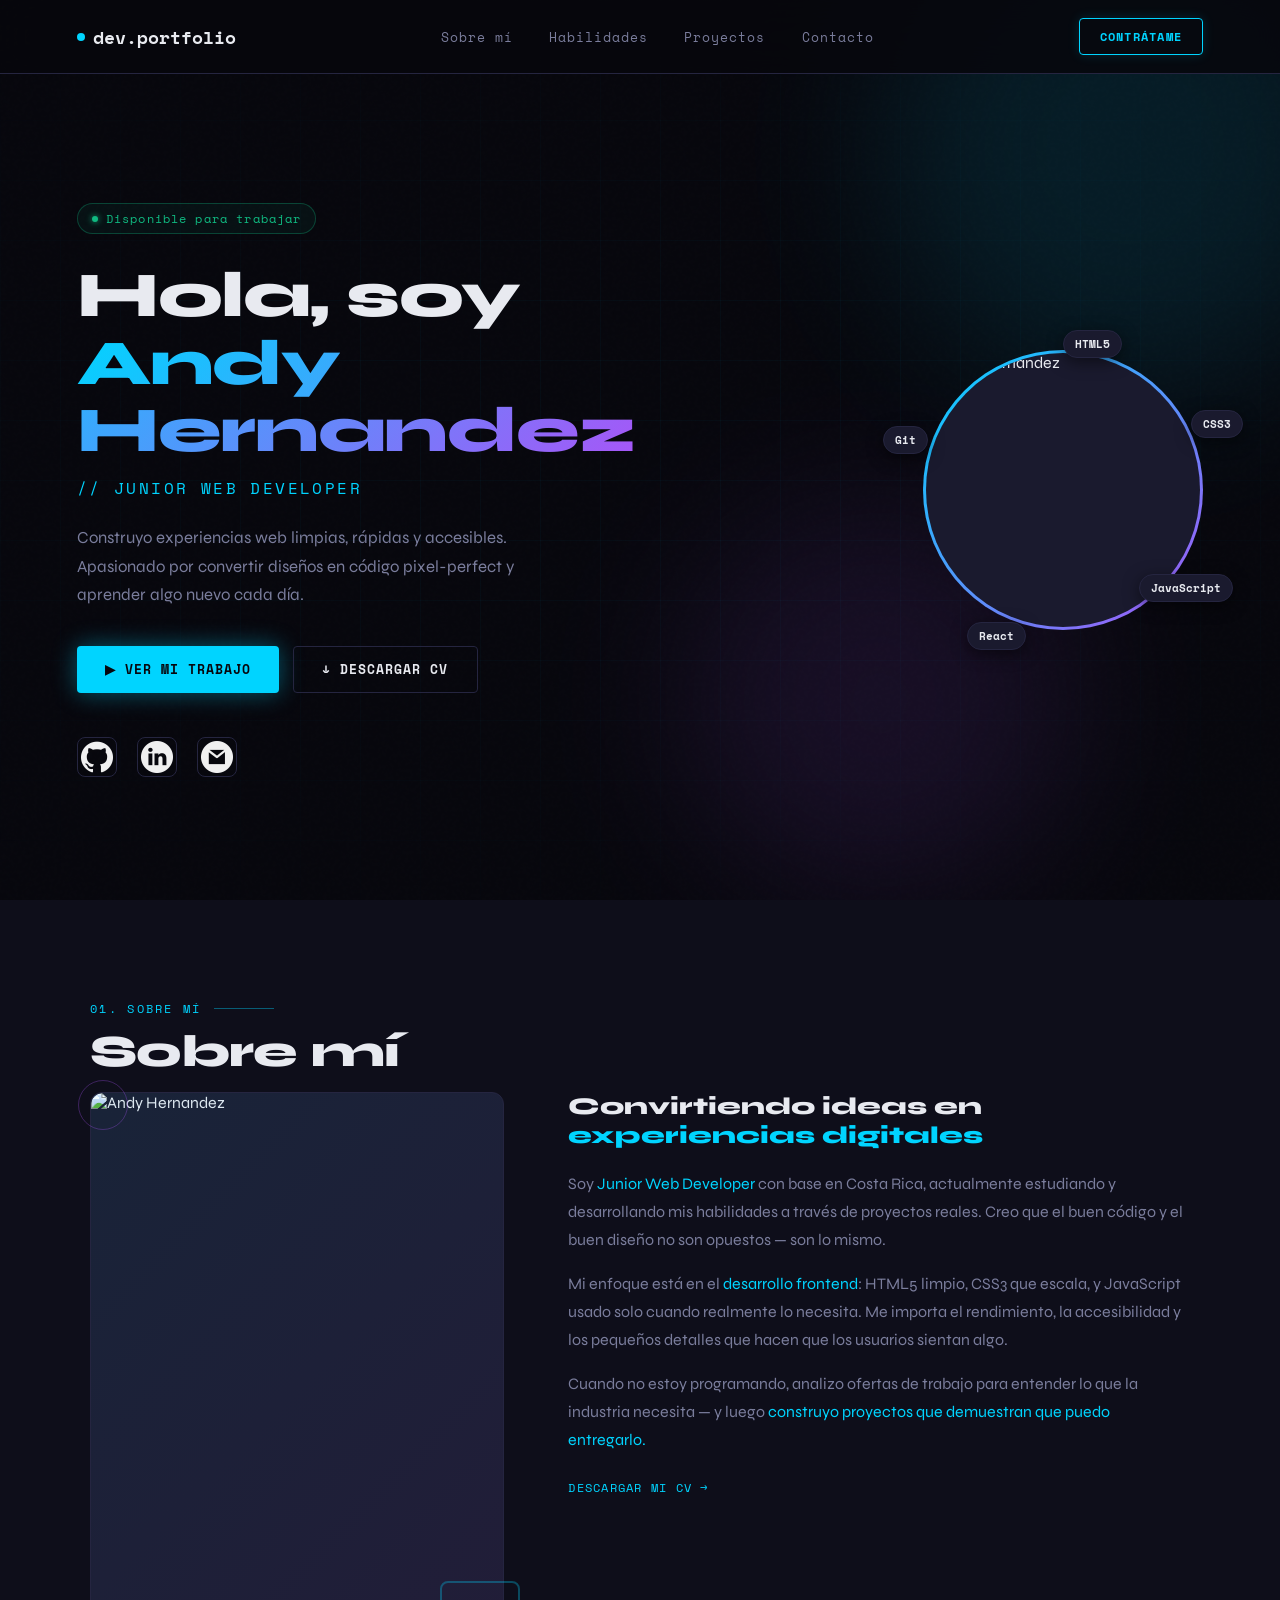
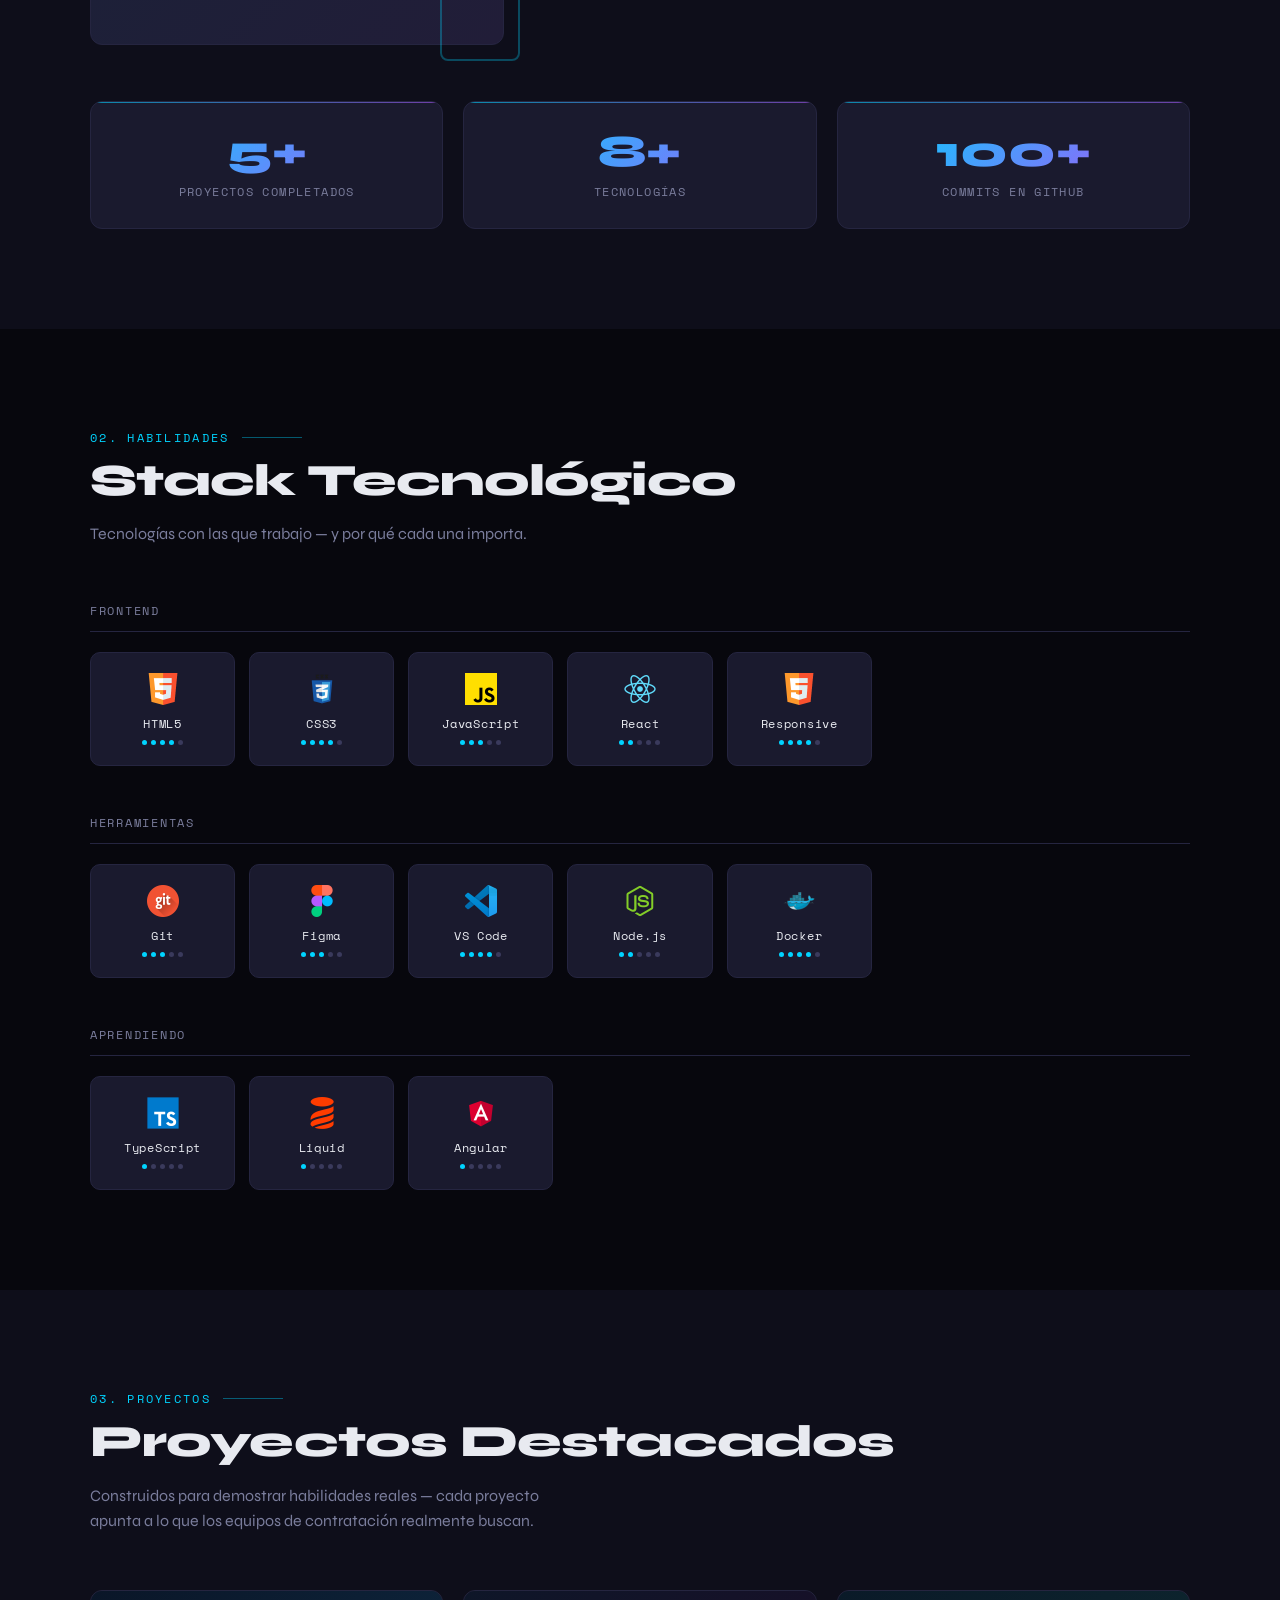
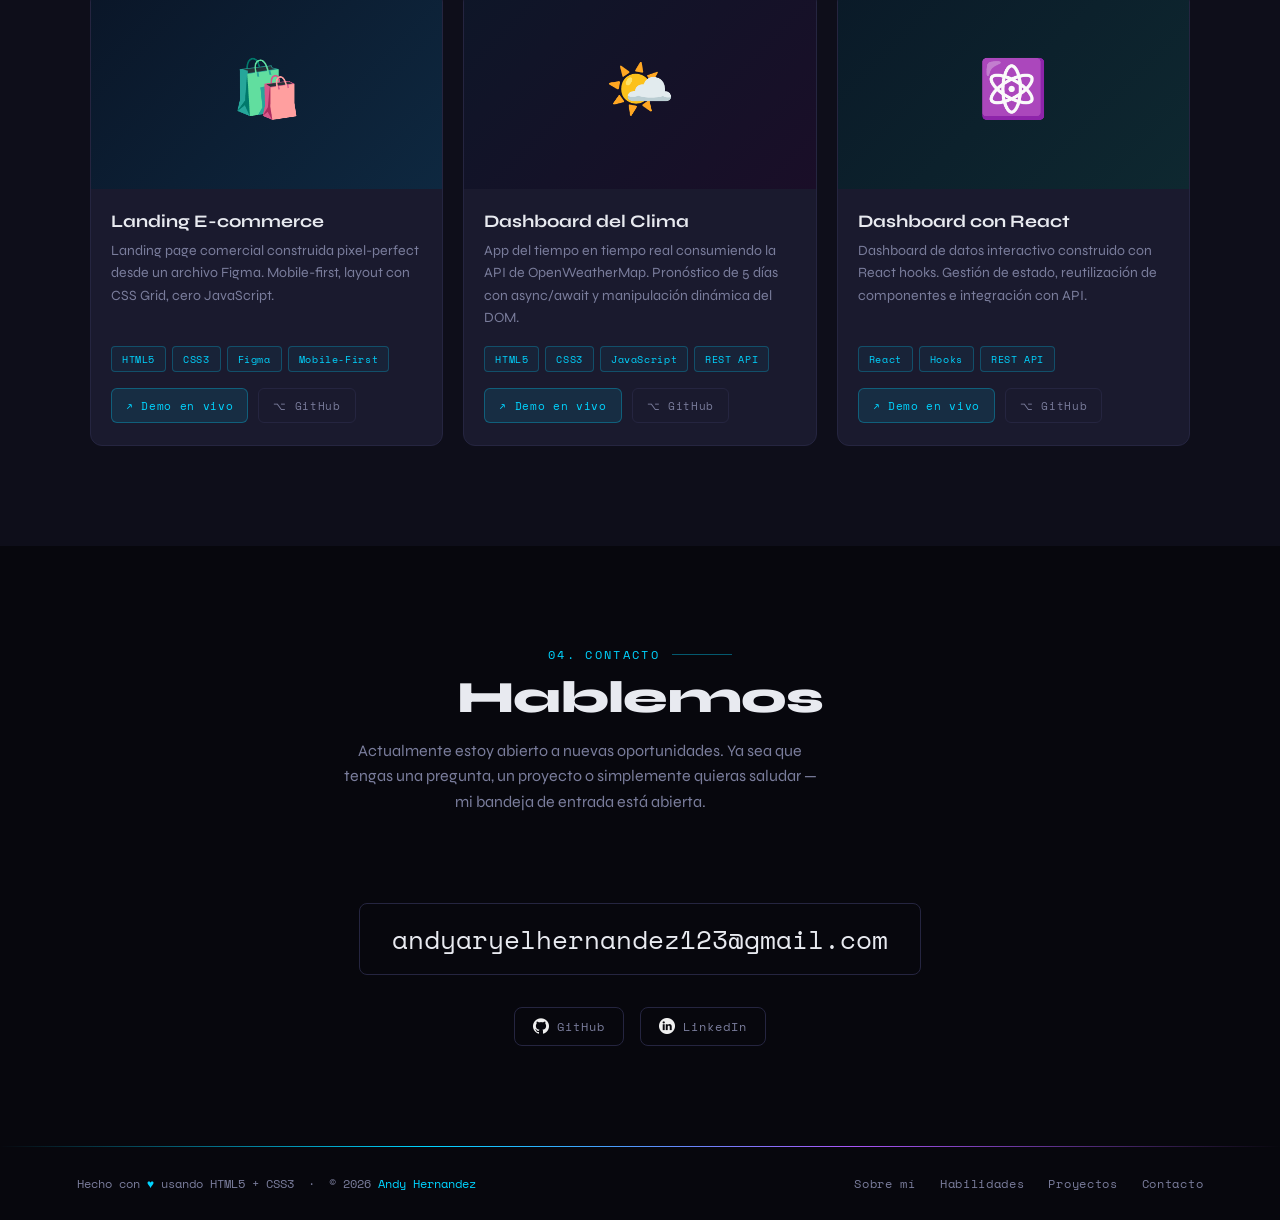
==== index.html @ b9d88ad0 "update index" ====
<!DOCTYPE html>
<html lang="es">
<head>
  <meta charset="UTF-8" >
  <meta name="viewport" content="width=device-width, initial-scale=1.0" >
  <title>Dev Portfolio — Junior Web Developer</title>
  <link rel="preconnect" href="https://fonts.googleapis.com" >
  <link rel="preconnect" href="https://fonts.gstatic.com" crossorigin >
  <link href="https://fonts.googleapis.com/css2?family=Space+Mono:wght@400;700&family=Syne:wght@400;600;700;800&display=swap" rel="stylesheet" >
  <link rel="stylesheet" href="css/styles.css" >
  <link rel="stylesheet" href="css/responsive.css" >
  <link rel="stylesheet" href="css/components.css" >
</head>
<body>

  <!-- NAVBAR -->
  <nav>
        <a href="#hero" class="nav-logo"><span class="nav-dot"></span>dev.portfolio</a>
        <ul class="nav-links">
            <li><a href="#about">Sobre mí</a></li>
            <li><a href="#skills">Habilidades</a></li>
            <li><a href="#projects">Proyectos</a></li>
            <li><a href="#contact">Contacto</a></li>
        </ul>
        <a href="mailto:andyaryelhernandez123@gmail.com" class="nav-cta">Contrátame</a>

        <input type="checkbox" id="nav-toggle">
        <label class="hamburger" for="nav-toggle">
            <span></span><span></span><span></span>
        </label>
        <div class="mobile-menu">
            <a href="#about" onclick="document.getElementById('nav-toggle').checked=false">Sobre mí</a>
            <a href="#skills" onclick="document.getElementById('nav-toggle').checked=false">Habilidades</a>
            <a href="#projects" onclick="document.getElementById('nav-toggle').checked=false">Proyectos</a>
            <a href="#contact" onclick="document.getElementById('nav-toggle').checked=false">Contacto</a>
            <a href="mailto:andyaryelhernandez123@gmail.com" class="mobile-hire">Contrátame ↗</a>
        </div>

    </nav>

  <section id="hero">
    <div class="grid-bg"></div>
    <div class="blob blob-1"></div>
    <div class="blob blob-2"></div>
    <div class="hero-inner">
      <div class="hero-left">
        <div class="avail-badge">Disponible para trabajar</div>
        <h1 class="hero-h1">Hola, soy <em>Andy Hernandez</em></h1>
        <p class="hero-role">// Junior Web Developer</p>
        <p class="hero-desc">
          Construyo experiencias web limpias, rápidas y accesibles.
          Apasionado por convertir diseños en código pixel-perfect
          y aprender algo nuevo cada día.
        </p>
        <div class="hero-btns">
          <a href="#projects" class="btn-primary">▶ Ver mi trabajo</a>
          <a href="#" class="btn-outline">↓ Descargar CV</a>
        </div>
        <div class="hero-socials">
          <a href="https://github.com/AryelHR" target="_blank" title="GitHub">
            <img src="assets/icons/github1.png" alt="GitHub" width="32" height="32" >
          </a>
          <a href="https://www.linkedin.com/in/andy-hernández-b889513b4/" target="_blank" title="LinkedIn">
            <img src="assets/icons/linkedin1.png" alt="LinkedIn" width="32" height="32" >
          </a>
          <a href="mailto:andyaryelhernandez123@gmail.com" title="Email">
            <img src="assets/icons/gmail1.png" alt="Email" width="32" height="32" >
          </a>
        </div>
      </div>
      <div class="hero-photo-wrap">
        <div class="hero-photo-ring">
          <div class="hero-photo-inner">
            <img src="/assets/icons/github.png" alt="Andy Hernandez" >
          </div>
        </div>
        <div class="tech-badges">
          <span class="tech-badge">HTML5</span>
          <span class="tech-badge">CSS3</span>
          <span class="tech-badge">JavaScript</span>
          <span class="tech-badge">React</span>
          <span class="tech-badge">Git</span>
        </div>
      </div>
    </div>
  </section>

  <section id="about">
    <div class="section-inner">
      <p class="section-label">01. Sobre mí</p>
      <h2 class="section-title">Sobre mí</h2>
      <div class="about-grid">
        <div class="about-photo-wrap">
          <div class="about-photo">
            <img src="/assets/icons/github.png" alt="Andy Hernandez" >
          </div>
          <div class="about-photo-deco"></div>
          <div class="about-photo-deco2"></div>
        </div>
        <div class="about-text">
          <h3>Convirtiendo ideas en <em class="highlight">experiencias digitales</em></h3>
          <p>Soy <span>Junior Web Developer</span> con base en Costa Rica, actualmente estudiando y desarrollando mis habilidades a través de proyectos reales. Creo que el buen código y el buen diseño no son opuestos — son lo mismo.</p>
          <p>Mi enfoque está en el <span>desarrollo frontend</span>: HTML5 limpio, CSS3 que escala, y JavaScript usado solo cuando realmente lo necesita. Me importa el rendimiento, la accesibilidad y los pequeños detalles que hacen que los usuarios sientan algo.</p>
          <p>Cuando no estoy programando, analizo ofertas de trabajo para entender lo que la industria necesita — y luego <span>construyo proyectos que demuestran que puedo entregarlo.</span></p>
          <a href="#" class="about-link">Descargar mi CV →</a>
        </div>
      </div>
      <div class="stats-row">
        <div class="stat-card">
          <div class="stat-num">5+</div>
          <div class="stat-label">Proyectos completados</div>
        </div>
        <div class="stat-card">
          <div class="stat-num">8+</div>
          <div class="stat-label">Tecnologías</div>
        </div>
        <div class="stat-card">
          <div class="stat-num">100+</div>
          <div class="stat-label">Commits en GitHub</div>
        </div>
      </div>
    </div>
  </section>

  <section id="skills">
    <div class="section-inner">
      <p class="section-label">02. Habilidades</p>
      <h2 class="section-title">Stack Tecnológico</h2>
      <p class="section-sub">Tecnologías con las que trabajo — y por qué cada una importa.</p>
      <div class="skills-categories">

        <div>
          <p class="skills-cat-label">Frontend</p>
          <div class="skills-grid">
            <div class="skill-card">
              <div class="skill-icon">
                <img src="assets/icons/html5.png" alt="HTML5" width="32" height="32" >
              </div>
              <div class="skill-name">HTML5</div>
              <div class="skill-dots"><span class="on"></span><span class="on"></span><span class="on"></span><span class="on"></span><span></span></div>
            </div>
            <div class="skill-card">
              <div class="skill-icon">
                <img src="assets/icons/css3.png" alt="CSS3" width="32" height="32" >
              </div>
              <div class="skill-name">CSS3</div>
              <div class="skill-dots"><span class="on"></span><span class="on"></span><span class="on"></span><span class="on"></span><span></span></div>
            </div>
            <div class="skill-card">
              <div class="skill-icon">
                <img src="assets/icons/js.png" alt="JavaScript" width="32" height="32" >
              </div>
              <div class="skill-name">JavaScript</div>
              <div class="skill-dots"><span class="on"></span><span class="on"></span><span class="on"></span><span></span><span></span></div>
            </div>
            <div class="skill-card">
              <div class="skill-icon">
                <img src="assets/icons/React.png" alt="React" width="32" height="32" >
              </div>
              <div class="skill-name">React</div>
              <div class="skill-dots"><span class="on"></span><span class="on"></span><span></span><span></span><span></span></div>
            </div>
            <div class="skill-card">
              <div class="skill-icon">
                <img src="assets/icons/html5.png" alt="Responsive" width="32" height="32" >
              </div>
              <div class="skill-name">Responsive</div>
              <div class="skill-dots"><span class="on"></span><span class="on"></span><span class="on"></span><span class="on"></span><span></span></div>
            </div>
          </div>
        </div>

        <div>
          <p class="skills-cat-label">Herramientas</p>
          <div class="skills-grid">
            <div class="skill-card">
              <div class="skill-icon">
                <img src="assets/icons/git.png" alt="Git" width="32" height="32" >
              </div>
              <div class="skill-name">Git</div>
              <div class="skill-dots"><span class="on"></span><span class="on"></span><span class="on"></span><span></span><span></span></div>
            </div>
            <div class="skill-card">
              <div class="skill-icon">
                <img src="assets/icons/figma.png" alt="Figma" width="32" height="32" >
              </div>
              <div class="skill-name">Figma</div>
              <div class="skill-dots"><span class="on"></span><span class="on"></span><span class="on"></span><span></span><span></span></div>
            </div>
            <div class="skill-card">
              <div class="skill-icon">
                <img src="assets/icons/Visual Studio Code (VS Code).png" alt="VS Code" width="32" height="32" >
              </div>
              <div class="skill-name">VS Code</div>
              <div class="skill-dots"><span class="on"></span><span class="on"></span><span class="on"></span><span class="on"></span><span></span></div>
            </div>
            <div class="skill-card">
              <div class="skill-icon">
                <img src="assets/icons/Node.js.png" alt="Node.js" width="32" height="32" >
              </div>
              <div class="skill-name">Node.js</div>
              <div class="skill-dots"><span class="on"></span><span class="on"></span><span></span><span></span><span></span></div>
            </div>
            <div class="skill-card">
              <div class="skill-icon">
                <img src="assets/icons/Docker.png" alt="Docker" width="32" height="32" >
              </div>
              <div class="skill-name">Docker</div>
              <div class="skill-dots"><span class="on"></span><span class="on"></span><span class="on"></span><span class="on"></span><span></span></div>
            </div>
          </div>
        </div>

        <div>
          <p class="skills-cat-label">Aprendiendo</p>
          <div class="skills-grid">
            <div class="skill-card">
              <div class="skill-icon">
                <img src="assets/icons/TypeScript.png" alt="TypeScript" width="32" height="32" >
              </div>
              <div class="skill-name">TypeScript</div>
              <div class="skill-dots"><span class="on"></span><span></span><span></span><span></span><span></span></div>
            </div>
            <div class="skill-card">
              <div class="skill-icon">
                <img src="assets/icons/Liquibase.png" alt="Liquid" width="32" height="32" >
              </div>
              <div class="skill-name">Liquid</div>
              <div class="skill-dots"><span class="on"></span><span></span><span></span><span></span><span></span></div>
            </div>
            <div class="skill-card">
              <div class="skill-icon">
                <img src="assets/icons/Angular.png" alt="Angular" width="32" height="32" >
              </div>
              <div class="skill-name">Angular</div>
              <div class="skill-dots"><span class="on"></span><span></span><span></span><span></span><span></span></div>
            </div>
          </div>
        </div>

      </div>
    </div>
  </section>

  <section id="projects">
    <div class="section-inner">
      <p class="section-label">03. Proyectos</p>
      <h2 class="section-title">Proyectos Destacados</h2>
      <p class="section-sub">Construidos para demostrar habilidades reales — cada proyecto apunta a lo que los equipos de contratación realmente buscan.</p>
      <div class="projects-grid">

        <div class="project-card">
          <div class="project-thumb">
            <div class="project-thumb-inner thumb-ecommerce">🛍️</div>
          </div>
          <div class="project-body">
            <h3 class="project-title">Landing E-commerce</h3>
            <p class="project-desc">Landing page comercial construida pixel-perfect desde un archivo Figma. Mobile-first, layout con CSS Grid, cero JavaScript.</p>
            <div class="project-tags">
              <span class="tag">HTML5</span><span class="tag">CSS3</span><span class="tag">Figma</span><span class="tag">Mobile-First</span>
            </div>
            <div class="project-links">
              <a href="#" class="proj-btn demo">↗ Demo en vivo</a>
              <a href="#" class="proj-btn code">⌥ GitHub</a>
            </div>
          </div>
        </div>

        <div class="project-card">
          <div class="project-thumb">
            <div class="project-thumb-inner thumb-weather">🌤️</div>
          </div>
          <div class="project-body">
            <h3 class="project-title">Dashboard del Clima</h3>
            <p class="project-desc">App del tiempo en tiempo real consumiendo la API de OpenWeatherMap. Pronóstico de 5 días con async/await y manipulación dinámica del DOM.</p>
            <div class="project-tags">
              <span class="tag">HTML5</span><span class="tag">CSS3</span><span class="tag">JavaScript</span><span class="tag">REST API</span>
            </div>
            <div class="project-links">
              <a href="#" class="proj-btn demo">↗ Demo en vivo</a>
              <a href="#" class="proj-btn code">⌥ GitHub</a>
            </div>
          </div>
        </div>

        <div class="project-card">
          <div class="project-thumb">
            <div class="project-thumb-inner thumb-react">⚛️</div>
          </div>
          <div class="project-body">
            <h3 class="project-title">Dashboard con React</h3>
            <p class="project-desc">Dashboard de datos interactivo construido con React hooks. Gestión de estado, reutilización de componentes e integración con API.</p>
            <div class="project-tags">
              <span class="tag">React</span><span class="tag">Hooks</span><span class="tag">REST API</span>
            </div>
            <div class="project-links">
              <a href="#" class="proj-btn demo">↗ Demo en vivo</a>
              <a href="#" class="proj-btn code">⌥ GitHub</a>
            </div>
          </div>
        </div>

      </div>
    </div>
  </section>

  <section id="contact">
    <div class="section-inner">
      <p class="section-label contact-label">04. Contacto</p>
      <div class="contact-inner">
        <h2 class="section-title">Hablemos</h2>
        <p class="section-sub">
          Actualmente estoy abierto a nuevas oportunidades. Ya sea que tengas una pregunta, un proyecto o simplemente quieras saludar — mi bandeja de entrada está abierta.
        </p>
        <a href="mailto:andyaryelhernandez123@gmail.com" class="contact-email">andyaryelhernandez123@gmail.com</a>
        <div class="contact-socials">
          <a href="https://github.com/AryelHR" target="_blank">
            <img src="assets/icons/github1.png" alt="GitHub" width="16" height="16" >
            GitHub
          </a>
          <a href="https://www.linkedin.com/in/andy-hernández-b889513b4/" target="_blank">
            <img src="assets/icons/linkedin1.png" alt="LinkedIn" width="16" height="16" >
            LinkedIn
          </a>
        </div>
      </div>
    </div>
  </section>

  <footer>
    <div class="footer-left">Hecho con <span>♥</span> usando HTML5 + CSS3 &nbsp;·&nbsp; © 2026 <span>Andy Hernandez</span></div>
    <div class="footer-right">
      <a href="#about">Sobre mí</a>
      <a href="#skills">Habilidades</a>
      <a href="#projects">Proyectos</a>
      <a href="#contact">Contacto</a>
    </div>
  </footer>

</body>
</html>
---- css/styles.css ----
*,
*::before,
*::after {
  box-sizing: border-box;
  margin: 0;
  padding: 0;
}

:root {
  --bg: #07070d;
  --bg2: #0e0e1a;
  --surface: #1a1a2e;
  --border: #252540;
  --cyan: #00d4ff;
  --cyan2: #00a8cc;
  --purple: #a855f7;
  --green: #10b981;
  --text: #e8eaf0;
  --muted: #7a7d9c;
  --faint: #3a3a5c;
  --grad: linear-gradient(135deg, #00d4ff, #a855f7);
}

html {
  scroll-behavior: smooth;
}
body {
  background: var(--bg);
  color: var(--text);
  font-family: "Syne", sans-serif;
  overflow-x: hidden;
}

::-webkit-scrollbar {
  width: 4px;
}
::-webkit-scrollbar-track {
  background: var(--bg);
}
::-webkit-scrollbar-thumb {
  background: var(--cyan2);
  border-radius: 2px;
}

body::before {
  content: "";
  position: fixed;
  inset: 0;
  pointer-events: none;
  z-index: 1;
  opacity: 0.35;
  background-image: url("data:image/svg+xml,%3Csvg viewBox='0 0 256 256' xmlns='http://www.w3.org/2000/svg'%3E%3Cfilter id='n'%3E%3CfeTurbulence type='fractalNoise' baseFrequency='0.9' numOctaves='4' stitchTiles='stitch'/%3E%3C/filter%3E%3Crect width='100%25' height='100%25' filter='url(%23n)' opacity='0.04'/%3E%3C/svg%3E");
}

/* ANIMACIONES */
@keyframes fadeUp {
  from {
    opacity: 0;
    transform: translateY(20px);
  }
  to {
    opacity: 1;
    transform: none;
  }
}
@keyframes pulse {
  0%,
  100% {
    box-shadow: 0 0 8px #00d4ff;
  }
  50% {
    box-shadow:
      0 0 20px #00d4ff,
      0 0 40px rgba(0, 212, 255, 0.3);
  }
}
@keyframes glowCycle {
  0%,
  100% {
    box-shadow:
      0 0 40px rgba(0, 212, 255, 0.3),
      0 0 80px rgba(168, 85, 247, 0.1);
  }
  50% {
    box-shadow:
      0 0 60px rgba(168, 85, 247, 0.4),
      0 0 80px rgba(0, 212, 255, 0.1);
  }
}
@keyframes float0 {
  0%,
  100% {
    transform: translateX(-50%) translateY(0);
  }
  50% {
    transform: translateX(-50%) translateY(-8px);
  }
}
@keyframes float {
  0%,
  100% {
    transform: translateY(0);
  }
  50% {
    transform: translateY(-8px);
  }
}

/* NAVBAR */
nav {
  position: fixed;
  top: 0;
  left: 0;
  right: 0;
  z-index: 100;
  display: flex;
  align-items: center;
  justify-content: space-between;
  padding: 18px 6vw;
  backdrop-filter: blur(20px);
  background: rgba(7, 7, 13, 0.88);
  border-bottom: 1px solid var(--border);
}
.nav-logo {
  font-family: "Space Mono", monospace;
  font-size: 1.1rem;
  font-weight: 700;
  color: var(--text);
  text-decoration: none;
  display: flex;
  align-items: center;
  gap: 8px;
}
.nav-dot {
  display: inline-block;
  width: 8px;
  height: 8px;
  background: var(--cyan);
  border-radius: 50%;
  animation: pulse 2s infinite;
}
.nav-links {
  display: flex;
  align-items: center;
  gap: 36px;
  list-style: none;
}
.nav-links a {
  font-family: "Space Mono", monospace;
  font-size: 0.8rem;
  color: var(--muted);
  text-decoration: none;
  letter-spacing: 0.08em;
  transition: color 0.2s;
  position: relative;
}
.nav-links a::after {
  content: "";
  position: absolute;
  bottom: -4px;
  left: 0;
  width: 0;
  height: 1px;
  background: var(--cyan);
  transition: width 0.3s;
}
.nav-links a:hover {
  color: var(--cyan);
}
.nav-links a:hover::after {
  width: 100%;
}
.nav-cta {
  font-family: "Space Mono", monospace;
  font-size: 0.78rem;
  font-weight: 700;
  color: var(--cyan);
  text-decoration: none;
  border: 1px solid var(--cyan);
  padding: 8px 20px;
  border-radius: 4px;
  letter-spacing: 0.1em;
  text-transform: uppercase;
  transition: all 0.3s;
  box-shadow: 0 0 12px rgba(0, 212, 255, 0.15);
}
.nav-cta:hover {
  background: rgba(0, 212, 255, 0.1);
  box-shadow: 0 0 24px rgba(0, 212, 255, 0.35);
  transform: translateY(-1px);
}

/* HAMBURGER */
#nav-toggle {
  display: none;
}

.hamburger {
  display: none;
  flex-direction: column;
  gap: 5px;
  cursor: pointer;
  padding: 4px;
  z-index: 200;
  position: relative;
}

.hamburger span {
  display: block;
  width: 24px;
  height: 2px;
  background: #e8eaf0;
  transition: all 0.3s;
  border-radius: 2px;
}

/* Animación X */
#nav-toggle:checked ~ .hamburger span:nth-child(1) {
  transform: rotate(45deg) translate(5px, 5px);
}
#nav-toggle:checked ~ .hamburger span:nth-child(2) {
  opacity: 0;
  transform: scaleX(0);
}
#nav-toggle:checked ~ .hamburger span:nth-child(3) {
  transform: rotate(-45deg) translate(5px, -5px);
}

/* Menú cerrado */
.mobile-menu {
  display: none;
  position: fixed;
  top: 0;
  left: 0;
  width: 100vw;
  height: 100vh;
  background: #07070d;
  z-index: 150;
  flex-direction: column;
  align-items: stretch;
  justify-content: center;
  padding: 80px 32px 40px;
  /* Sin backdrop-filter ni rgba — fondo sólido */
}

/* Menú abierto */
#nav-toggle:checked ~ .mobile-menu {
  display: flex;
}

.mobile-menu a {
  font-family: "Space Mono", monospace;
  font-size: 0.9rem;
  color: #e8eaf0;
  text-decoration: none;
  letter-spacing: 0.12em;
  padding: 20px 16px;
  border-bottom: 1px solid rgba(255, 255, 255, 0.08);
  transition: color 0.2s, background 0.2s;
  display: block;
}

.mobile-menu a:first-child {
  border-top: 1px solid rgba(255, 255, 255, 0.08);
}

.mobile-menu a:hover,
.mobile-menu a:active {
  color: #00d4ff;
  background: rgba(0, 212, 255, 0.05);
}

.mobile-hire {
  color: #00d4ff !important;
  border-top: none !important;
  border-bottom: none !important;
  margin-top: 20px;
  text-align: center;
  font-weight: 700;
}

@media (max-width: 768px) {
  .hamburger {
    display: flex;
  }
}

/* SECCIONES — base */
section {
  padding: 100px 6vw;
  position: relative;
}
.section-inner {
  max-width: 1100px;
  margin: 0 auto;
}
.section-label {
  font-family: "Space Mono", monospace;
  font-size: 0.72rem;
  letter-spacing: 0.2em;
  text-transform: uppercase;
  color: var(--cyan);
  margin-bottom: 10px;
  display: flex;
  align-items: center;
  gap: 12px;
}
.section-label::after {
  content: "";
  flex: 1;
  max-width: 60px;
  height: 1px;
  background: var(--cyan);
  opacity: 0.4;
}
.section-title {
  font-size: clamp(1.8rem, 3.5vw, 2.8rem);
  font-weight: 800;
  line-height: 1.1;
  letter-spacing: -0.02em;
  margin-bottom: 16px;
}
.section-sub {
  font-size: 1rem;
  color: var(--muted);
  line-height: 1.6;
  max-width: 480px;
  margin-bottom: 56px;
}

/* HERO */
#hero {
  position: relative;
  min-height: 100vh;
  display: flex;
  align-items: center;
  padding: 0 6vw;
  overflow: hidden;
}
.grid-bg {
  position: absolute;
  inset: 0;
  z-index: 0;
  background-image:
    linear-gradient(rgba(0, 212, 255, 0.03) 1px, transparent 1px),
    linear-gradient(90deg, rgba(0, 212, 255, 0.03) 1px, transparent 1px);
  background-size: 60px 60px;
  mask-image: radial-gradient(
    ellipse 80% 60% at 50% 50%,
    black 30%,
    transparent 100%
  );
}
.blob {
  position: absolute;
  border-radius: 50%;
  filter: blur(80px);
  opacity: 0.1;
  pointer-events: none;
}
.blob-1 {
  width: 500px;
  height: 500px;
  background: var(--cyan);
  top: -100px;
  right: -100px;
  z-index: 0;
}
.blob-2 {
  width: 400px;
  height: 400px;
  background: var(--purple);
  bottom: 0;
  right: 200px;
  z-index: 0;
}
.hero-inner {
  position: relative;
  z-index: 2;
  display: grid;
  grid-template-columns: 1fr auto;
  gap: 60px;
  align-items: center;
  width: 100%;
  max-width: 1200px;
  margin: 0 auto;
  padding-top: 80px;
}
.hero-left {
  max-width: 640px;
}
.avail-badge {
  display: inline-flex;
  align-items: center;
  gap: 8px;
  border: 1px solid rgba(16, 185, 129, 0.3);
  background: rgba(16, 185, 129, 0.06);
  color: var(--green);
  font-family: "Space Mono", monospace;
  font-size: 0.72rem;
  letter-spacing: 0.1em;
  padding: 6px 14px;
  border-radius: 100px;
  margin-bottom: 28px;
  animation: fadeUp 0.6s 0.2s both;
}
.avail-badge::before {
  content: "";
  width: 6px;
  height: 6px;
  background: var(--green);
  border-radius: 50%;
  box-shadow: 0 0 6px var(--green);
  animation: pulse 2s infinite;
}
.hero-h1 {
  font-size: clamp(2.4rem, 5vw, 4.2rem);
  font-weight: 800;
  line-height: 1.05;
  letter-spacing: -0.02em;
  color: var(--text);
  margin-bottom: 12px;
  animation: fadeUp 0.6s 0.35s both;
}
.hero-h1 em {
  font-style: normal;
  background: var(--grad);
  -webkit-background-clip: text;
  -webkit-text-fill-color: transparent;
  background-clip: text;
}
.hero-role {
  font-family: "Space Mono", monospace;
  font-size: clamp(0.85rem, 1.5vw, 1rem);
  color: var(--cyan);
  letter-spacing: 0.15em;
  text-transform: uppercase;
  margin-bottom: 24px;
  animation: fadeUp 0.6s 0.45s both;
}
.hero-desc {
  font-size: 1.05rem;
  line-height: 1.7;
  color: var(--muted);
  max-width: 500px;
  margin-bottom: 36px;
  animation: fadeUp 0.6s 0.55s both;
}
.hero-btns {
  display: flex;
  gap: 14px;
  flex-wrap: wrap;
  margin-bottom: 44px;
  animation: fadeUp 0.6s 0.65s both;
}
.btn-primary {
  display: inline-flex;
  align-items: center;
  gap: 8px;
  background: var(--cyan);
  color: #07070d;
  font-family: "Space Mono", monospace;
  font-size: 0.8rem;
  font-weight: 700;
  letter-spacing: 0.08em;
  text-transform: uppercase;
  padding: 13px 28px;
  border-radius: 4px;
  text-decoration: none;
  transition: all 0.3s;
  box-shadow: 0 0 24px rgba(0, 212, 255, 0.4);
}
.btn-primary:hover {
  transform: translateY(-2px);
  box-shadow:
    0 0 40px rgba(0, 212, 255, 0.6),
    0 8px 32px rgba(0, 212, 255, 0.2);
}
.btn-outline {
  display: inline-flex;
  align-items: center;
  gap: 8px;
  border: 1px solid var(--border);
  color: var(--text);
  font-family: "Space Mono", monospace;
  font-size: 0.8rem;
  font-weight: 700;
  letter-spacing: 0.08em;
  text-transform: uppercase;
  padding: 13px 28px;
  border-radius: 4px;
  text-decoration: none;
  background: transparent;
  transition: all 0.3s;
}
.btn-outline:hover {
  border-color: var(--cyan);
  color: var(--cyan);
  background: rgba(0, 212, 255, 0.05);
}
.hero-socials {
  display: flex;
  gap: 20px;
  animation: fadeUp 0.6s 0.75s both;
}
.hero-socials a {
  display: flex;
  align-items: center;
  justify-content: center;
  width: 40px;
  height: 40px;
  border: 1px solid var(--border);
  border-radius: 8px;
  color: var(--muted);
  text-decoration: none;
  transition: all 0.3s;
}
.hero-socials a:hover {
  border-color: var(--cyan);
  color: var(--cyan);
  background: rgba(0, 212, 255, 0.08);
  box-shadow: 0 0 16px rgba(0, 212, 255, 0.2);
  transform: translateY(-2px);
}
.hero-photo-wrap {
  position: relative;
  flex-shrink: 0;
  animation: fadeUp 0.8s 0.5s both;
}
.hero-photo-ring {
  width: 280px;
  height: 280px;
  border-radius: 50%;
  background: var(--grad);
  padding: 3px;
  animation: glowCycle 4s ease-in-out infinite;
}
.hero-photo-inner {
  width: 100%;
  height: 100%;
  border-radius: 50%;
  background: var(--surface);
  display: flex;
  align-items: center;
  justify-content: center;
  overflow: hidden;
}
.hero-photo-inner img {
  width: 100%;
  height: 100%;
  object-fit: cover;
  border-radius: 50%;
}
.tech-badges {
  position: absolute;
  inset: -20px;
}
.tech-badge {
  position: absolute;
  font-family: "Space Mono", monospace;
  font-size: 0.68rem;
  font-weight: 700;
  color: var(--text);
  background: var(--surface);
  border: 1px solid var(--border);
  padding: 5px 11px;
  border-radius: 100px;
  white-space: nowrap;
  box-shadow: 0 4px 16px rgba(0, 0, 0, 0.5);
}
.tech-badge:nth-child(1) {
  top: 0;
  left: 50%;
  animation: float0 4s ease-in-out 0s infinite;
}
.tech-badge:nth-child(2) {
  top: 25%;
  right: -20px;
  animation: float 4s ease-in-out 1s infinite;
}
.tech-badge:nth-child(3) {
  bottom: 15%;
  right: -10px;
  animation: float 4s ease-in-out 2s infinite;
}
.tech-badge:nth-child(4) {
  bottom: 0;
  left: 20%;
  animation: float 4s ease-in-out 0.5s infinite;
}
.tech-badge:nth-child(5) {
  top: 30%;
  left: -20px;
  animation: float 4s ease-in-out 1.5s infinite;
}

/* FOOTER */
footer {
  background: var(--bg);
  border-top: 1px solid transparent;
  border-image: linear-gradient(
      90deg,
      transparent,
      #00d4ff,
      #a855f7,
      transparent
    )
    1;
  padding: 28px 6vw;
  display: flex;
  align-items: center;
  justify-content: space-between;
  flex-wrap: wrap;
  gap: 16px;
}
.footer-left {
  font-family: "Space Mono", monospace;
  font-size: 0.75rem;
  color: var(--muted);
}
.footer-left span {
  color: var(--cyan);
}
.footer-right {
  display: flex;
  gap: 24px;
}
.footer-right a {
  font-family: "Space Mono", monospace;
  font-size: 0.72rem;
  color: var(--muted);
  text-decoration: none;
  letter-spacing: 0.06em;
  transition: color 0.2s;
}
.footer-right a:hover {
  color: var(--cyan);
}

/* HAMBURGER */
#nav-toggle {
  display: none;
}

.hamburger {
  display: none;
  flex-direction: column;
  gap: 5px;
  cursor: pointer;
  padding: 4px;
  z-index: 9999;
  position: relative;
}
.hamburger span {
  display: block;
  width: 24px;
  height: 2px;
  background: #e8eaf0;
  transition: all 0.3s;
  border-radius: 2px;
}

#nav-toggle:checked ~ .hamburger span:nth-child(1) {
  transform: rotate(45deg) translate(5px, 5px);
}
#nav-toggle:checked ~ .hamburger span:nth-child(2) {
  opacity: 0;
  transform: scaleX(0);
}
#nav-toggle:checked ~ .hamburger span:nth-child(3) {
  transform: rotate(-45deg) translate(5px, -5px);
}

/* Dropdown pequeño debajo del navbar */
.mobile-menu {
  display: none;
  position: fixed;
  top: 61px;
  left: 0;
  width: 100%;
  /* SIN height ni min-height — solo ocupa lo que necesita */
  background: #0e0e1a;
  border-bottom: 1px solid #252540;
  z-index: 9998;
  flex-direction: column;
  align-items: stretch;
  padding: 8px 0;
}

#nav-toggle:checked ~ .mobile-menu {
  display: flex;
}

.mobile-menu a {
  font-family: "Space Mono", monospace;
  font-size: 0.82rem;
  color: #e8eaf0;
  text-decoration: none;
  letter-spacing: 0.1em;
  padding: 14px 24px;
  border-bottom: 1px solid rgba(255, 255, 255, 0.06);
  transition: color 0.2s, background 0.2s;
  display: block;
}
.mobile-menu a:last-child {
  border-bottom: none;
}
.mobile-menu a:hover,
.mobile-menu a:active {
  color: #00d4ff;
  background: rgba(0, 212, 255, 0.05);
}
.mobile-hire {
  color: #00d4ff !important;
  font-weight: 700;
}

@media (max-width: 768px) {
  .hamburger {
    display: flex;
  }
}
---- css/responsive.css ----
/* ============================================
   MOBILE FIRST — aplica en todos los móviles
   ============================================ */

/* Ocultar nav links en móvil, mostrar hamburguesa */
@media (max-width: 768px) {
  .nav-links,
  .nav-cta {
    display: none;
  }
  .hamburger {
    display: flex;
  }

  /* HERO */
  .hero-inner {
    grid-template-columns: 1fr;
    text-align: center;
    padding-top: 100px;
  }
  .avail-badge,
  .hero-desc {
    margin-left: auto;
    margin-right: auto;
  }
  .hero-btns,
  .hero-socials {
    justify-content: center;
  }
  .hero-photo-wrap {
    order: -1;
    display: flex;
    justify-content: center;
  }
  .hero-photo-ring {
    width: 220px;
    height: 220px;
  }

  /* SOBRE MÍ — foto arriba del texto siempre */
  .about-grid {
    display: flex !important;
    flex-direction: column !important;
    gap: 32px;
  }
  .about-photo-wrap {
    order: 0 !important;
    width: 100%;
  }
  .about-text {
    order: 1 !important;
  }
  .about-photo {
    aspect-ratio: 4/3;
    max-height: 260px;
  }

  /* STATS */
  .stats-row {
    grid-template-columns: 1fr;
  }

  /* PROYECTOS — siempre vertical en móvil */
  .projects-grid {
    display: flex !important;
    flex-direction: column !important;
  }
  .project-card {
    width: 100%;
  }

  /* CONTACTO */
  .contact-socials {
    flex-direction: column;
    align-items: center;
  }

  /* FOOTER */
  .footer-right {
    display: none;
  }
}

/* Tablet: proyectos en 2 columnas, nav visible */
@media (min-width: 769px) and (max-width: 1024px) {
  .hero-inner {
    grid-template-columns: 1fr;
    text-align: center;
    padding-top: 100px;
  }
  .avail-badge,
  .hero-desc {
    margin-left: auto;
    margin-right: auto;
  }
  .hero-btns,
  .hero-socials {
    justify-content: center;
  }
  .hero-photo-wrap {
    order: -1;
    display: flex;
    justify-content: center;
  }
  .hero-photo-ring {
    width: 220px;
    height: 220px;
  }
  .about-grid {
    display: flex !important;
    flex-direction: column !important;
    gap: 32px;
  }
  .about-photo-wrap {
    order: 0 !important;
  }
  .about-text {
    order: 1 !important;
  }
  .about-photo {
    aspect-ratio: 4/3;
    max-height: 260px;
  }
  .projects-grid {
    grid-template-columns: 1fr 1fr;
  }
}
---- css/components.css ----
#about {
  background: var(--bg2);
}
.about-grid {
  display: grid;
  grid-template-columns: 1fr 1.5fr;
  gap: 64px;
  align-items: start;
  margin-bottom: 56px;
}
.about-photo-wrap {
  position: relative;
}
.about-photo {
  width: 100%;
  aspect-ratio: 3/4;
  background: var(--surface);
  border-radius: 12px;
  border: 1px solid var(--border);
  display: flex;
  align-items: center;
  justify-content: center;
  position: relative;
  overflow: hidden;
}
.about-photo img {
  width: 100%;
  height: 100%;
  object-fit: cover;
  border-radius: 12px;
}
.about-photo::before {
  content: "";
  position: absolute;
  inset: 0;
  background: var(--grad);
  opacity: 0.05;
}
.about-photo-deco {
  position: absolute;
  bottom: -16px;
  right: -16px;
  width: 80px;
  height: 80px;
  border: 2px solid var(--cyan);
  border-radius: 8px;
  opacity: 0.3;
}
.about-photo-deco2 {
  position: absolute;
  top: -12px;
  left: -12px;
  width: 50px;
  height: 50px;
  border: 1px solid var(--purple);
  border-radius: 50%;
  opacity: 0.3;
}
.about-text h3 {
  font-size: 1.5rem;
  font-weight: 800;
  margin-bottom: 20px;
}
.about-text p {
  color: var(--muted);
  line-height: 1.75;
  font-size: 1rem;
  margin-bottom: 16px;
}
.about-text p span {
  color: var(--cyan);
}
.highlight {
  color: var(--cyan);
  font-style: normal;
}
.about-link {
  display: inline-flex;
  align-items: center;
  gap: 8px;
  color: var(--cyan);
  font-family: "Space Mono", monospace;
  font-size: 0.78rem;
  letter-spacing: 0.1em;
  text-decoration: none;
  text-transform: uppercase;
  margin-top: 8px;
  transition: gap 0.2s;
}
.about-link:hover {
  gap: 14px;
}
.stats-row {
  display: grid;
  grid-template-columns: repeat(3, 1fr);
  gap: 20px;
}
.stat-card {
  background: var(--surface);
  border: 1px solid var(--border);
  border-radius: 12px;
  padding: 28px 24px;
  text-align: center;
  transition:
    border-color 0.3s,
    transform 0.3s;
  position: relative;
  overflow: hidden;
}
.stat-card::before {
  content: "";
  position: absolute;
  top: 0;
  left: 0;
  right: 0;
  height: 1px;
  background: var(--grad);
  opacity: 0.6;
}
.stat-card:hover {
  border-color: var(--cyan);
  transform: translateY(-4px);
}
.stat-num {
  font-size: 2.8rem;
  font-weight: 800;
  background: var(--grad);
  -webkit-background-clip: text;
  -webkit-text-fill-color: transparent;
  background-clip: text;
  line-height: 1;
}
.stat-label {
  font-family: "Space Mono", monospace;
  font-size: 0.72rem;
  color: var(--muted);
  letter-spacing: 0.12em;
  text-transform: uppercase;
  margin-top: 8px;
}

/* SKILLS */
#skills {
  background: var(--bg);
}
.skills-categories {
  display: flex;
  flex-direction: column;
  gap: 48px;
}
.skills-cat-label {
  font-family: "Space Mono", monospace;
  font-size: 0.72rem;
  color: var(--muted);
  letter-spacing: 0.15em;
  text-transform: uppercase;
  margin-bottom: 20px;
  padding-bottom: 12px;
  border-bottom: 1px solid var(--border);
}
.skills-grid {
  display: grid;
  grid-template-columns: repeat(auto-fill, minmax(130px, 1fr));
  gap: 14px;
}
.skill-card {
  background: var(--surface);
  border: 1px solid var(--border);
  border-radius: 10px;
  padding: 20px 16px;
  text-align: center;
  transition: all 0.3s;
}
.skill-card:hover {
  border-color: var(--cyan);
  transform: translateY(-4px);
  box-shadow:
    0 0 20px rgba(0, 212, 255, 0.15),
    0 8px 32px rgba(0, 0, 0, 0.4);
}
.skill-icon {
  font-size: 2rem;
  margin-bottom: 10px;
  display: flex;
  align-items: center;
  justify-content: center;
}
.skill-name {
  font-family: "Space Mono", monospace;
  font-size: 0.72rem;
  letter-spacing: 0.06em;
  color: var(--text);
}
.skill-dots {
  display: flex;
  justify-content: center;
  gap: 4px;
  margin-top: 8px;
}
.skill-dots span {
  width: 5px;
  height: 5px;
  border-radius: 50%;
  background: var(--faint);
}
.skill-dots span.on {
  background: var(--cyan);
}
.skill-card:hover .skill-dots span.on {
  box-shadow: 0 0 5px var(--cyan);
}

/* PROJECTS */
#projects {
  background: var(--bg2);
}
.projects-grid {
  display: grid;
  grid-template-columns: repeat(3, 1fr);
  gap: 20px;
}
.project-card {
  background: var(--surface);
  border: 1px solid var(--border);
  border-radius: 12px;
  overflow: hidden;
  transition: all 0.3s;
  display: flex;
  flex-direction: column;
}
.project-card:hover {
  border-color: rgba(0, 212, 255, 0.4);
  transform: translateY(-4px);
  box-shadow:
    0 12px 40px rgba(0, 0, 0, 0.5),
    0 0 24px rgba(0, 212, 255, 0.08);
}
.project-thumb {
  aspect-ratio: 16/9;
  overflow: hidden;
}
.project-thumb-inner {
  width: 100%;
  height: 100%;
  display: flex;
  align-items: center;
  justify-content: center;
  font-size: 3.5rem;
  transition: transform 0.4s;
  position: relative;
}
.project-thumb-inner::after {
  content: "";
  position: absolute;
  inset: 0;
  background: var(--grad);
  opacity: 0;
  transition: opacity 0.3s;
}
.project-card:hover .project-thumb-inner {
  transform: scale(1.04);
}
.project-card:hover .project-thumb-inner::after {
  opacity: 0.12;
}
.thumb-ecommerce {
  background: linear-gradient(135deg, #0a1628, #0e2840);
}
.thumb-weather {
  background: linear-gradient(135deg, #0e1628, #1a0e28);
}
.thumb-react {
  background: linear-gradient(135deg, #0a1a28, #0e2830);
}
.project-body {
  padding: 22px 20px;
  flex: 1;
  display: flex;
  flex-direction: column;
}
.project-title {
  font-size: 1.1rem;
  font-weight: 700;
  margin-bottom: 8px;
}
.project-desc {
  font-size: 0.88rem;
  color: var(--muted);
  line-height: 1.6;
  margin-bottom: 16px;
  flex: 1;
}
.project-tags {
  display: flex;
  flex-wrap: wrap;
  gap: 6px;
  margin-bottom: 16px;
}
.tag {
  font-family: "Space Mono", monospace;
  font-size: 0.65rem;
  letter-spacing: 0.06em;
  padding: 4px 10px;
  border-radius: 4px;
  border: 1px solid rgba(0, 212, 255, 0.25);
  color: var(--cyan);
  background: rgba(0, 212, 255, 0.05);
}
.project-links {
  display: flex;
  gap: 10px;
  margin-top: auto;
}
.proj-btn {
  display: inline-flex;
  align-items: center;
  gap: 6px;
  font-family: "Space Mono", monospace;
  font-size: 0.7rem;
  letter-spacing: 0.06em;
  padding: 8px 14px;
  border-radius: 6px;
  text-decoration: none;
  transition: all 0.2s;
}
.proj-btn.demo {
  background: rgba(0, 212, 255, 0.1);
  color: var(--cyan);
  border: 1px solid rgba(0, 212, 255, 0.3);
}
.proj-btn.demo:hover {
  background: rgba(0, 212, 255, 0.2);
}
.proj-btn.code {
  color: var(--muted);
  border: 1px solid var(--border);
}
.proj-btn.code:hover {
  border-color: var(--muted);
  color: var(--text);
}

/* CONTACT */
#contact {
  background: var(--bg);
}
.contact-inner {
  text-align: center;
  max-width: 600px;
  margin: 0 auto;
}
.contact-label {
  justify-content: center;
}
.contact-email {
  display: inline-block;
  font-size: clamp(1rem, 2.5vw, 1.6rem);
  font-family: "Space Mono", monospace;
  color: var(--text);
  text-decoration: none;
  margin: 32px 0;
  padding: 16px 32px;
  border-radius: 8px;
  border: 1px solid var(--border);
  transition: all 0.3s;
}
.contact-email:hover {
  border-color: var(--cyan);
  color: var(--cyan);
  box-shadow: 0 0 32px rgba(0, 212, 255, 0.2);
  background: rgba(0, 212, 255, 0.04);
}
.contact-socials {
  display: flex;
  justify-content: center;
  gap: 16px;
}
.contact-socials a {
  display: flex;
  align-items: center;
  gap: 8px;
  font-family: "Space Mono", monospace;
  font-size: 0.75rem;
  letter-spacing: 0.08em;
  color: var(--muted);
  text-decoration: none;
  padding: 10px 18px;
  border-radius: 8px;
  border: 1px solid var(--border);
  transition: all 0.3s;
}
.contact-socials a:hover {
  color: var(--cyan);
  border-color: var(--cyan);
  background: rgba(0, 212, 255, 0.05);
}
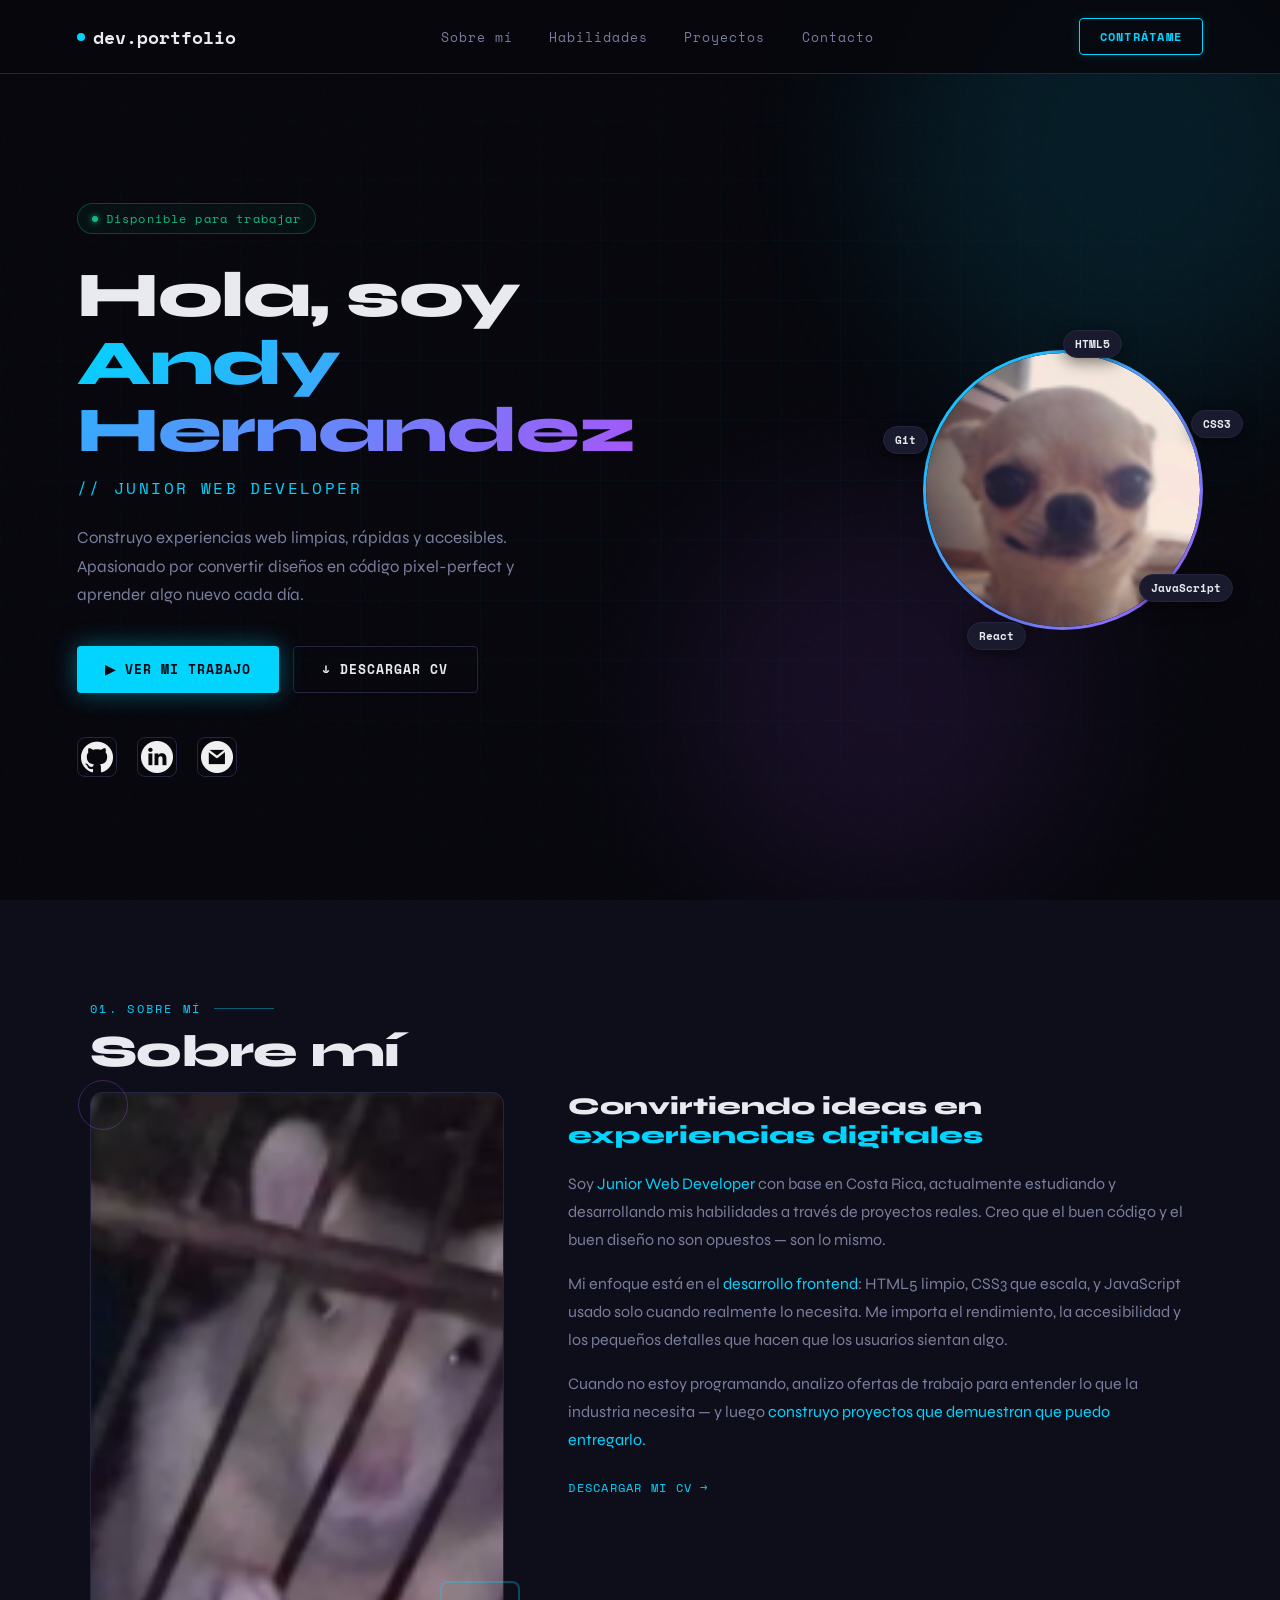
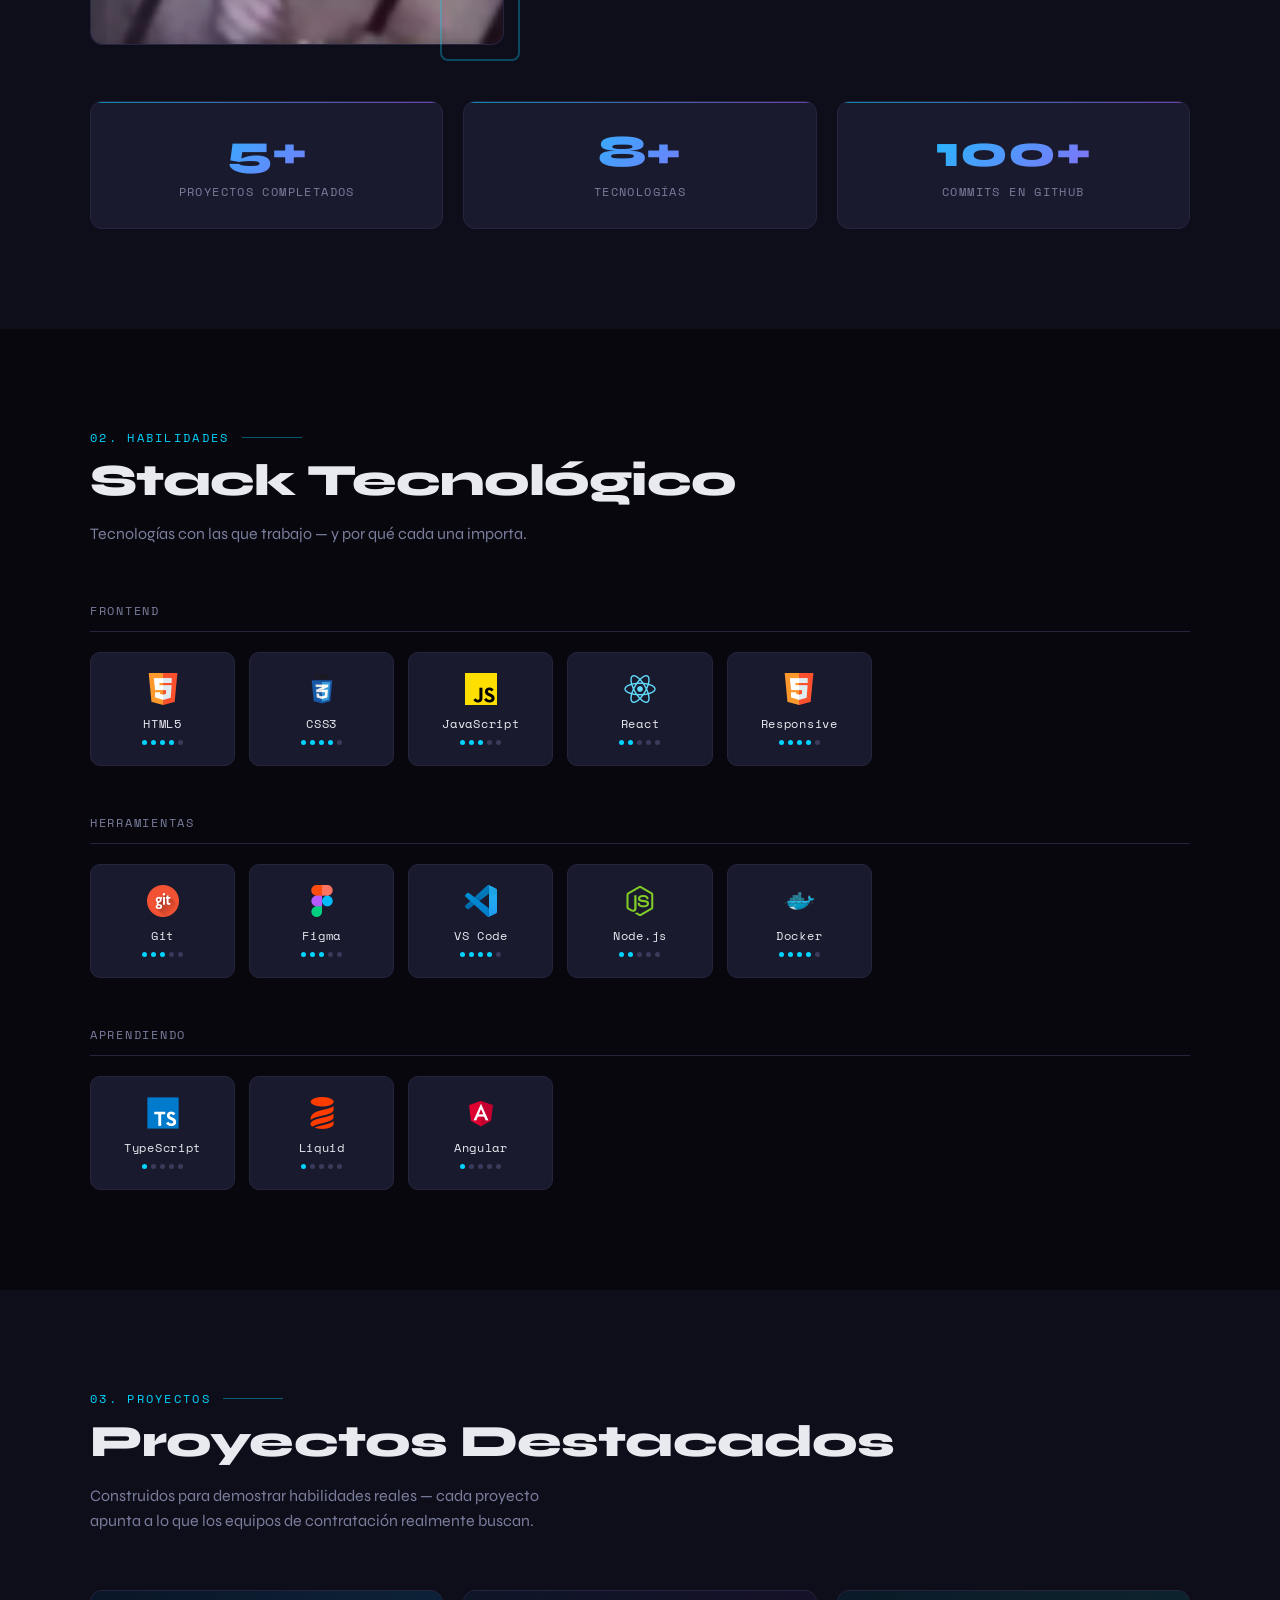
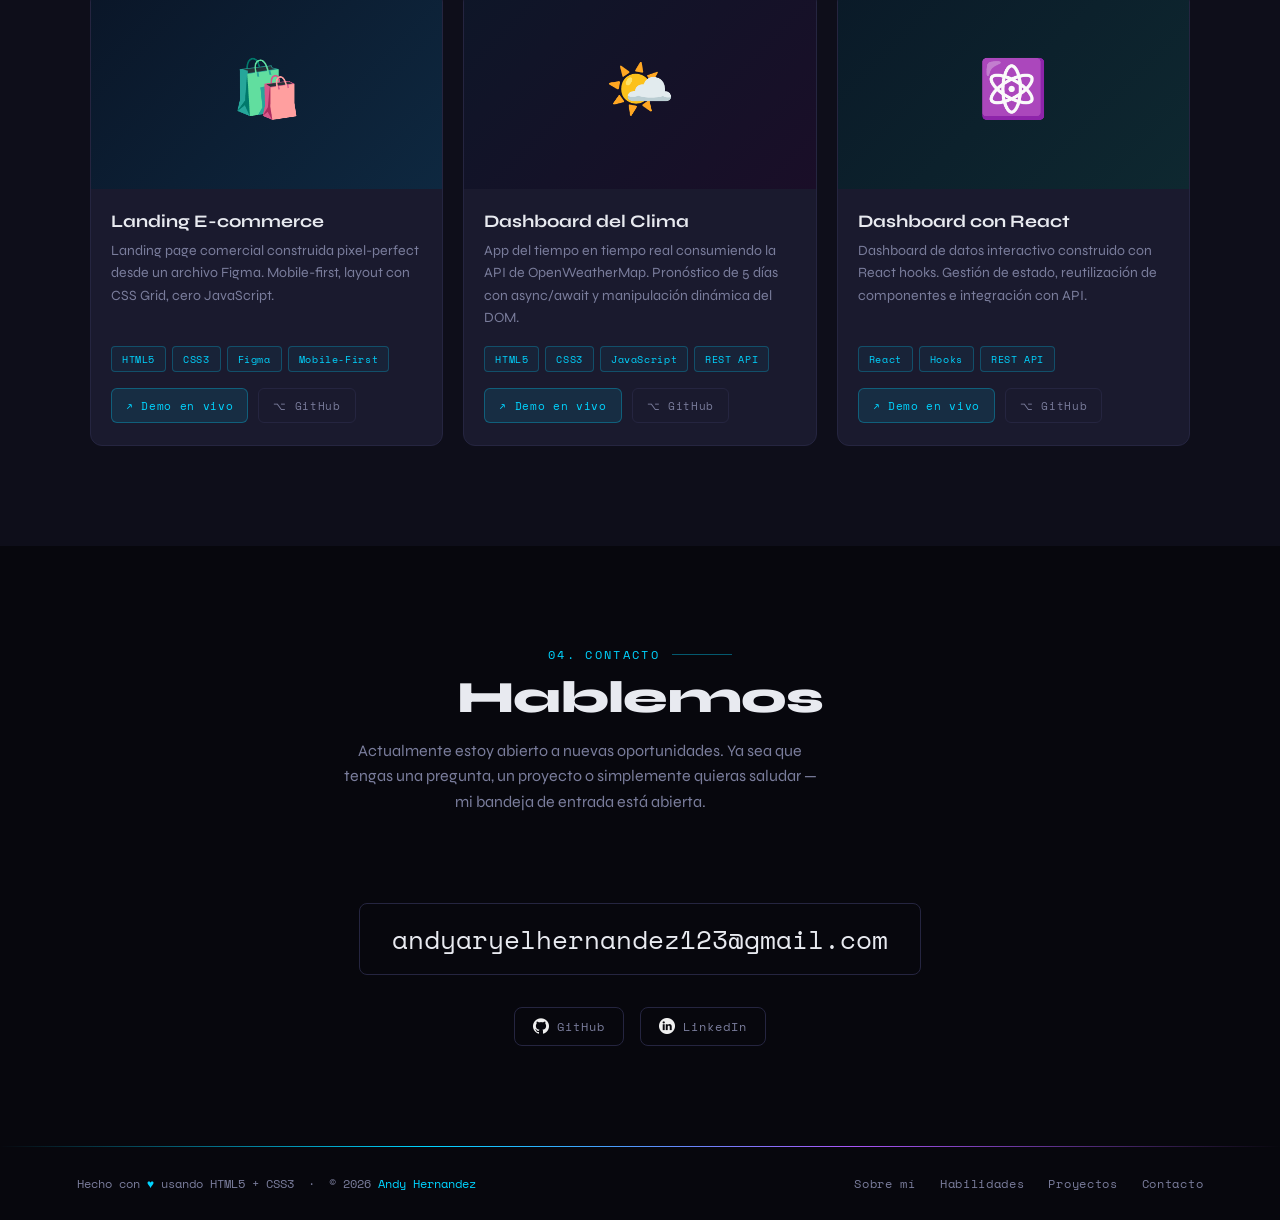
==== commit b9a59ebb: "Profile Images" ====
--- a/index.html
+++ b/index.html
@@ -71,7 +71,7 @@
       <div class="hero-photo-wrap">
         <div class="hero-photo-ring">
           <div class="hero-photo-inner">
-            <img src="/assets/icons/github.png" alt="Andy Hernandez" >
+            <img src="assets/images/projects/Perfil1.png" alt="Andy Hernandez" >
           </div>
         </div>
         <div class="tech-badges">
@@ -92,7 +92,7 @@
       <div class="about-grid">
         <div class="about-photo-wrap">
           <div class="about-photo">
-            <img src="/assets/icons/github.png" alt="Andy Hernandez" >
+            <img src="assets/images/projects/Perfil2.png" alt="Andy Hernandez" >
           </div>
           <div class="about-photo-deco"></div>
           <div class="about-photo-deco2"></div>
--- a/css/styles.css
+++ b/css/styles.css
@@ -226,24 +226,20 @@
   transform: rotate(-45deg) translate(5px, -5px);
 }
 
-/* Menú cerrado */
 .mobile-menu {
   display: none;
   position: fixed;
   top: 0;
   left: 0;
   width: 100vw;
-  height: 100vh;
   background: #07070d;
   z-index: 150;
   flex-direction: column;
   align-items: stretch;
   justify-content: center;
   padding: 80px 32px 40px;
-  /* Sin backdrop-filter ni rgba — fondo sólido */
-}
-
-/* Menú abierto */
+}
+
 #nav-toggle:checked ~ .mobile-menu {
   display: flex;
 }
@@ -285,7 +281,6 @@
   }
 }
 
-/* SECCIONES — base */
 section {
   padding: 100px 6vw;
   position: relative;
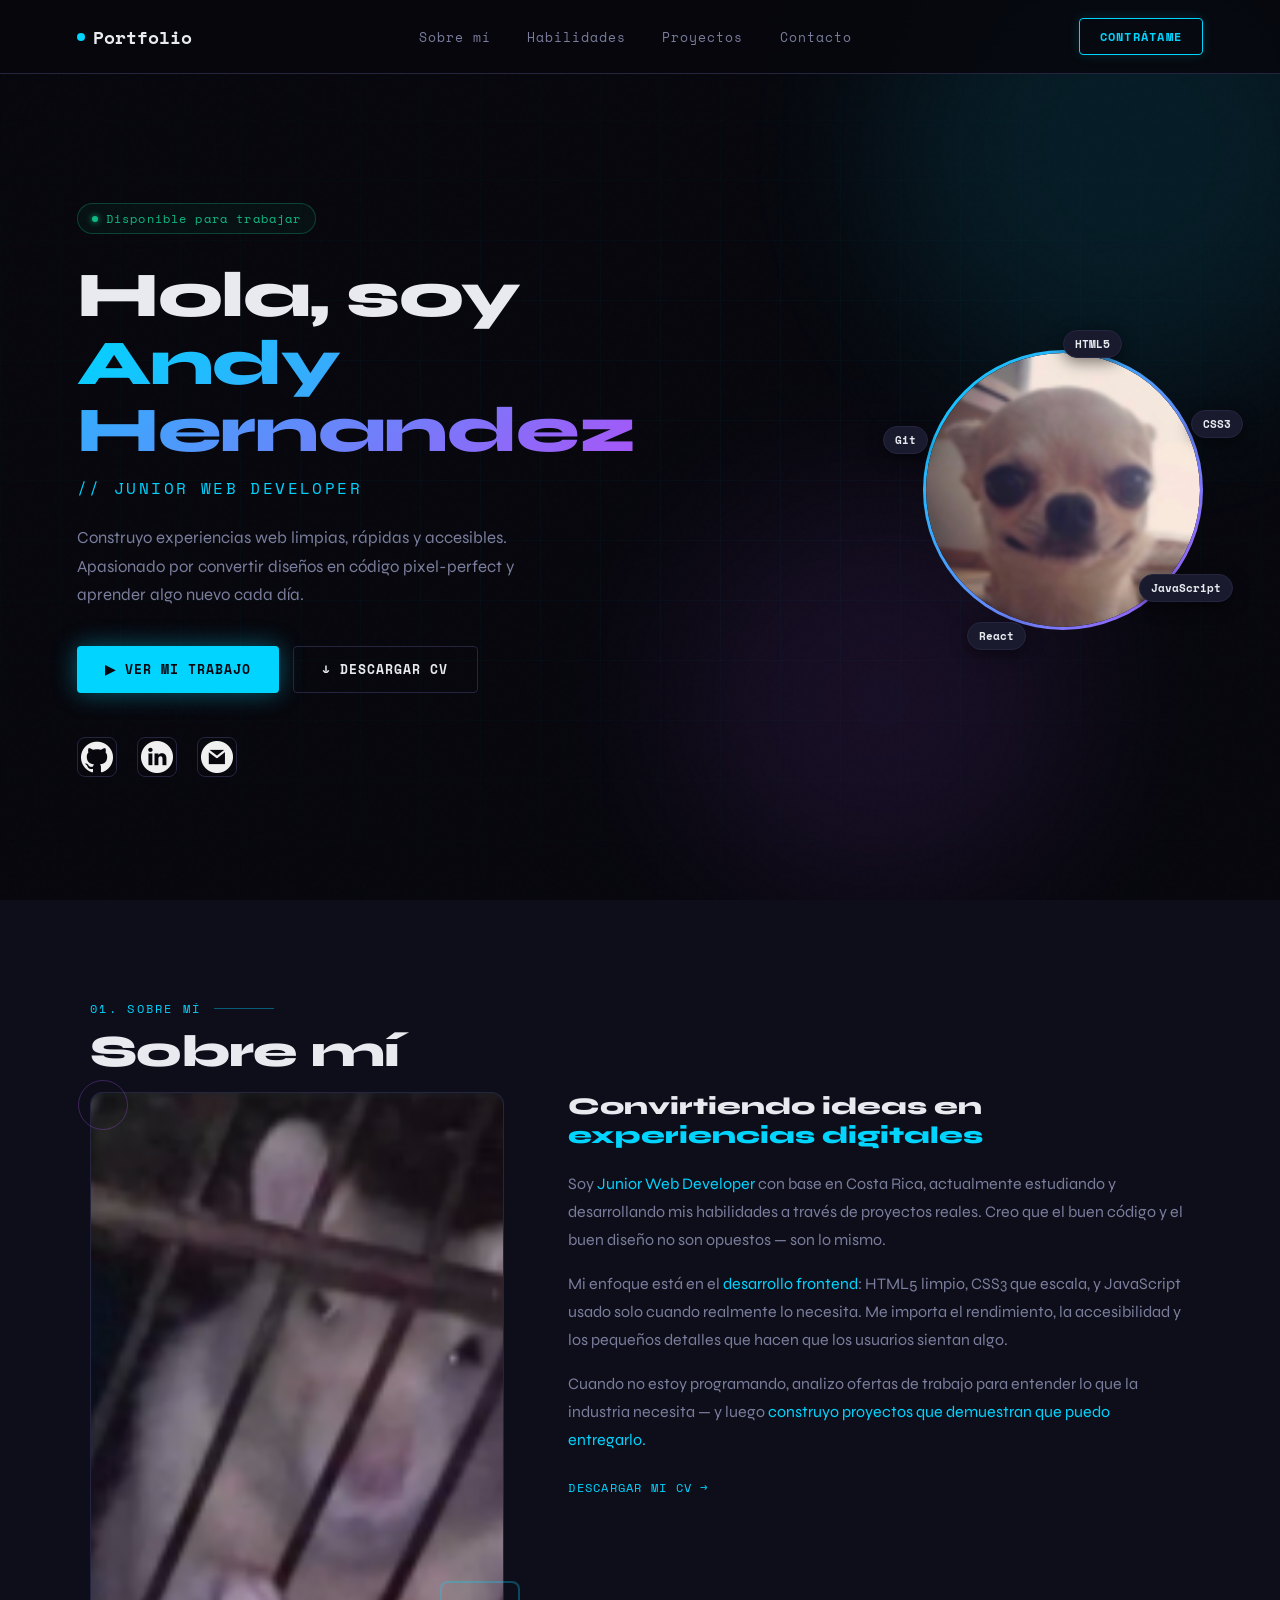
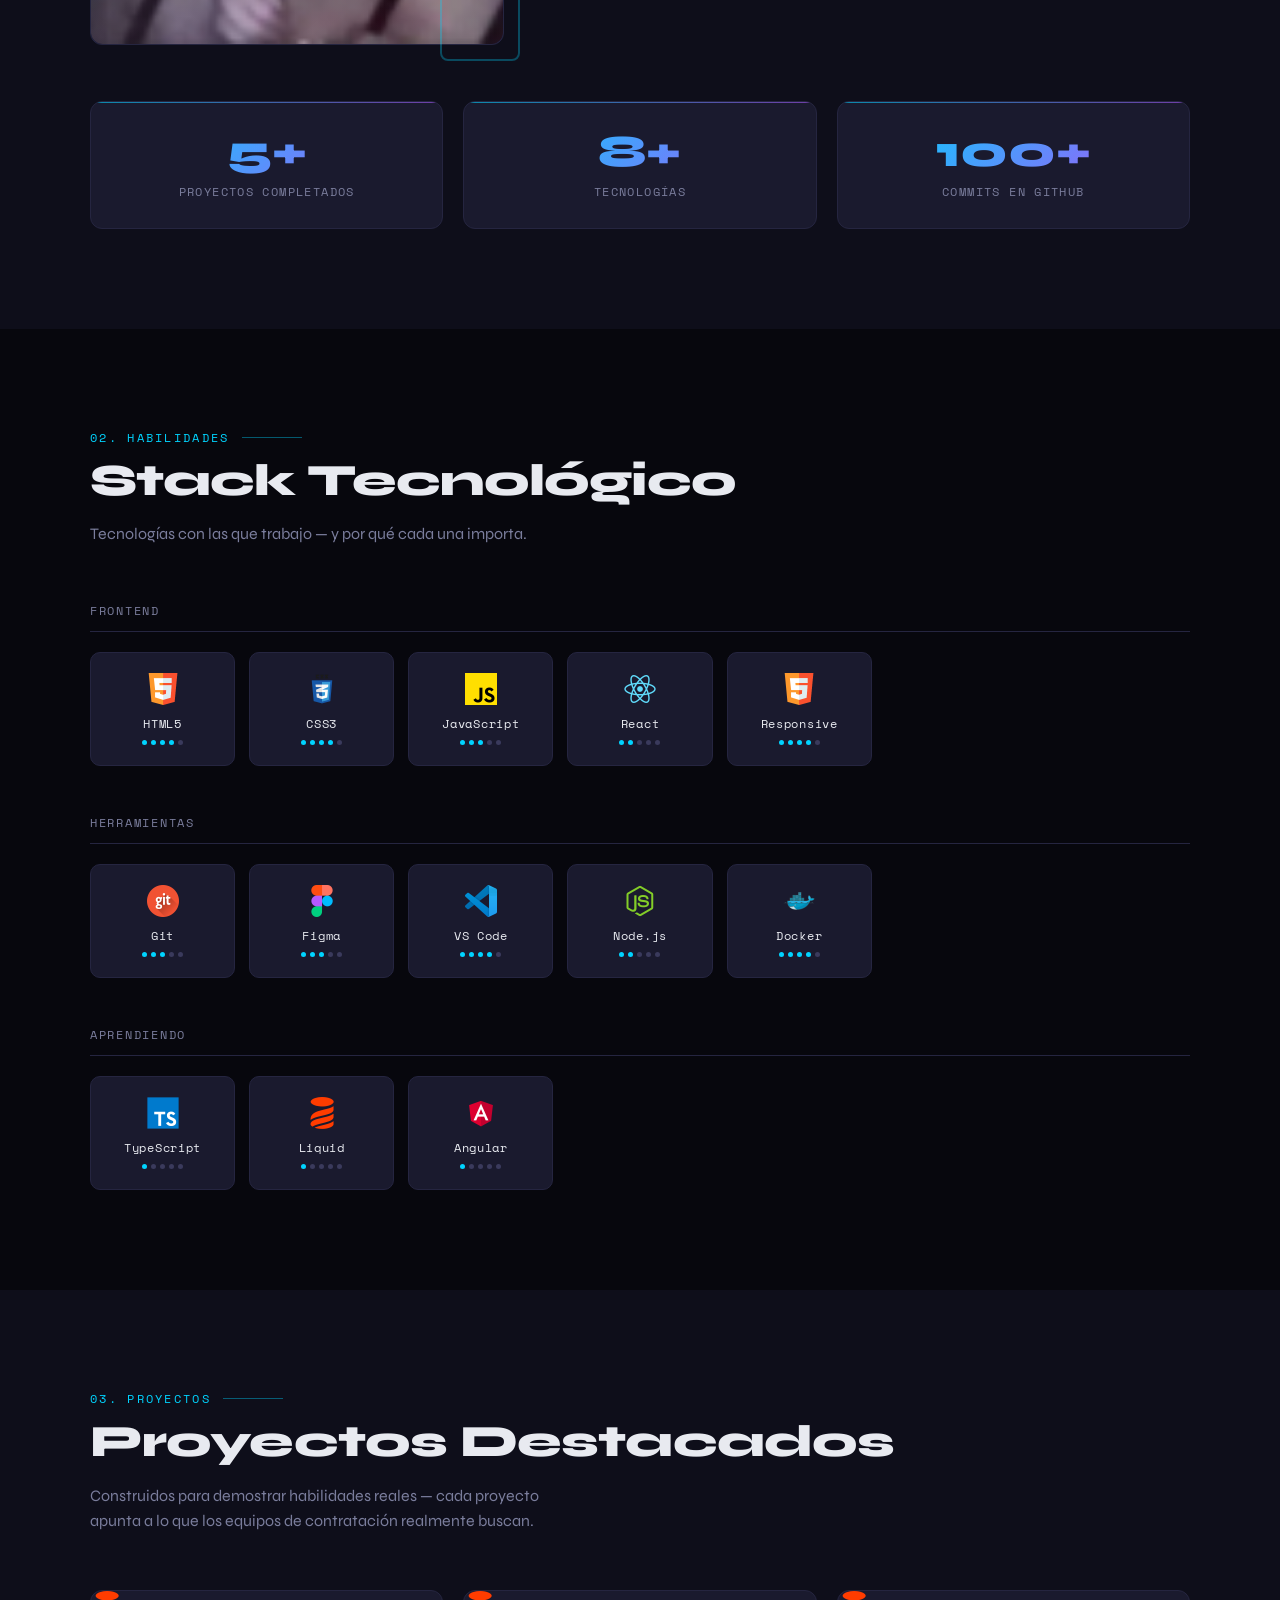
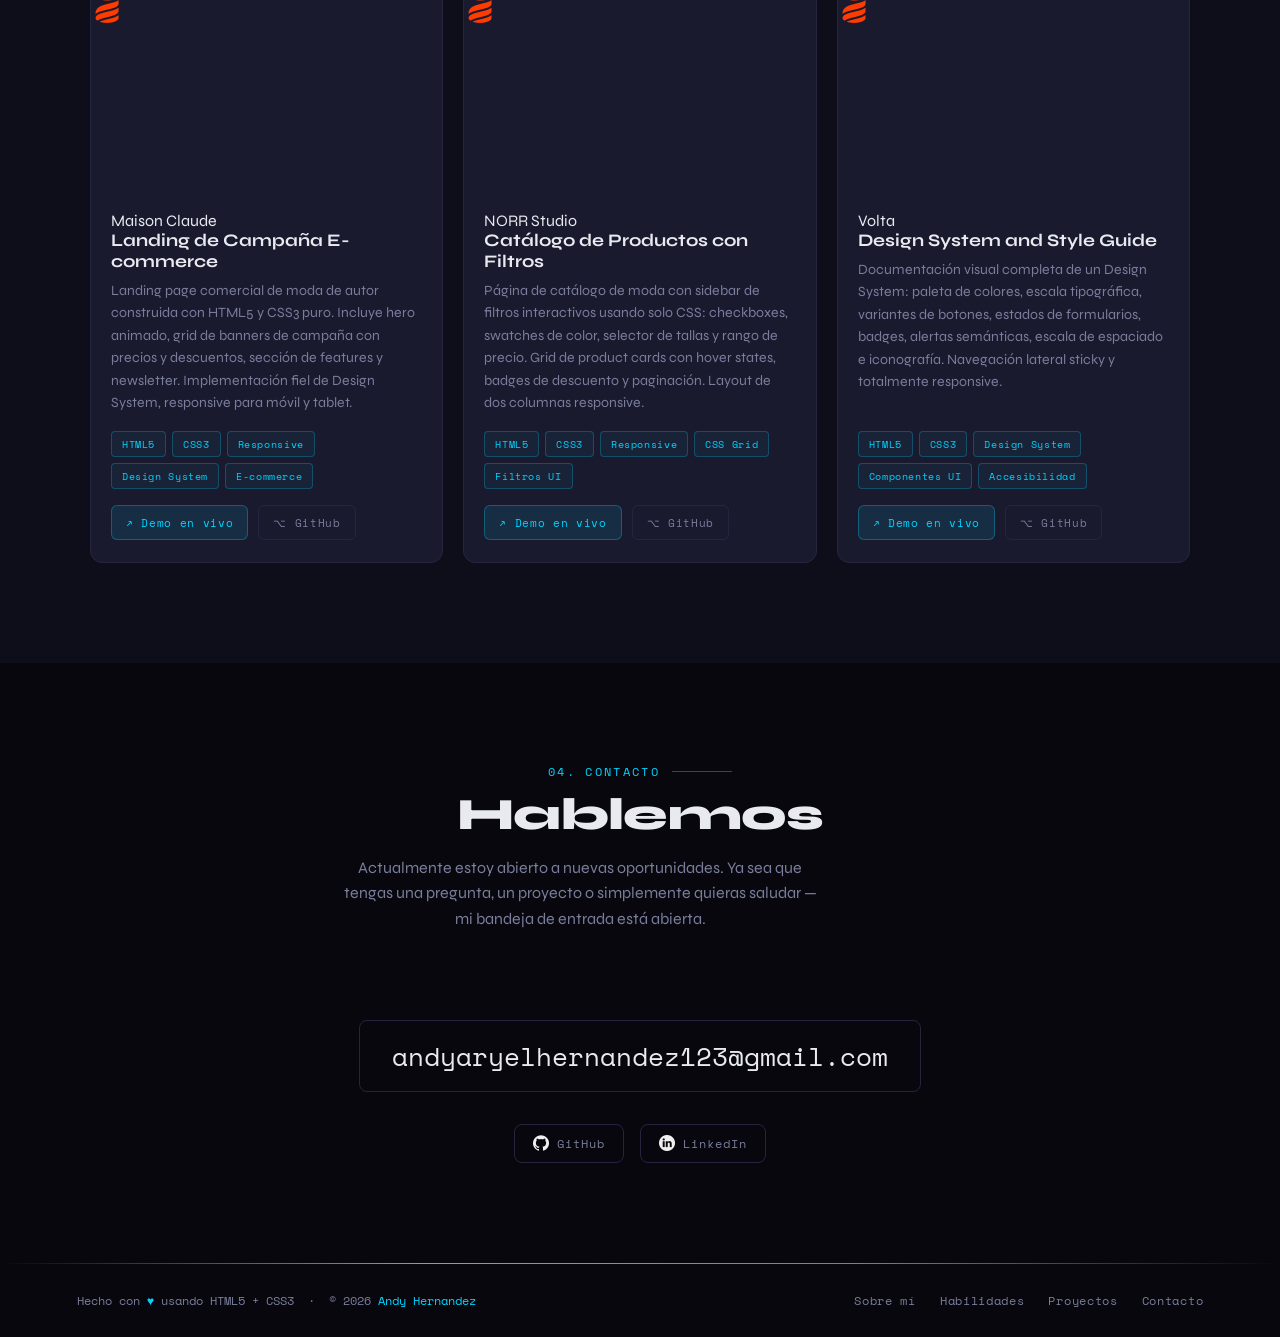
==== commit 86f669e8: "add projects" ====
--- a/index.html
+++ b/index.html
@@ -13,9 +13,8 @@
 </head>
 <body>
 
-  <!-- NAVBAR -->
   <nav>
-        <a href="#hero" class="nav-logo"><span class="nav-dot"></span>dev.portfolio</a>
+        <a href="#hero" class="nav-logo"><span class="nav-dot"></span>Portfolio</a>
         <ul class="nav-links">
             <li><a href="#about">Sobre mí</a></li>
             <li><a href="#skills">Habilidades</a></li>
@@ -241,7 +240,6 @@
       </div>
     </div>
   </section>
-
   <section id="projects">
     <div class="section-inner">
       <p class="section-label">03. Proyectos</p>
@@ -251,16 +249,26 @@
 
         <div class="project-card">
           <div class="project-thumb">
-            <div class="project-thumb-inner thumb-ecommerce">🛍️</div>
+            <img src="assets/icons/Liquibase.png" alt="Liquid" width="32" height="32" >
           </div>
           <div class="project-body">
-            <h3 class="project-title">Landing E-commerce</h3>
-            <p class="project-desc">Landing page comercial construida pixel-perfect desde un archivo Figma. Mobile-first, layout con CSS Grid, cero JavaScript.</p>
+            <p class="project-brand">Maison Claude</p>
+            <h3 class="project-title">Landing de Campaña E-commerce</h3>
+            <p class="project-desc">
+              Landing page comercial de moda de autor construida con HTML5 y CSS3 puro.
+              Incluye hero animado, grid de banners de campaña con precios y descuentos,
+              sección de features y newsletter. Implementación fiel de Design System,
+              responsive para móvil y tablet.
+            </p>
             <div class="project-tags">
-              <span class="tag">HTML5</span><span class="tag">CSS3</span><span class="tag">Figma</span><span class="tag">Mobile-First</span>
+              <span class="tag">HTML5</span>
+              <span class="tag">CSS3</span>
+              <span class="tag">Responsive</span>
+              <span class="tag">Design System</span>
+              <span class="tag">E-commerce</span>
             </div>
             <div class="project-links">
-              <a href="#" class="proj-btn demo">↗ Demo en vivo</a>
+              <a href="proyecto1.html" class="proj-btn demo">↗ Demo en vivo</a>
               <a href="#" class="proj-btn code">⌥ GitHub</a>
             </div>
           </div>
@@ -268,33 +276,54 @@
 
         <div class="project-card">
           <div class="project-thumb">
-            <div class="project-thumb-inner thumb-weather">🌤️</div>
+            <img src="assets/icons/Liquibase.png" alt="Liquid" width="32" height="32" >
           </div>
           <div class="project-body">
-            <h3 class="project-title">Dashboard del Clima</h3>
-            <p class="project-desc">App del tiempo en tiempo real consumiendo la API de OpenWeatherMap. Pronóstico de 5 días con async/await y manipulación dinámica del DOM.</p>
+            <p class="project-brand">NORR Studio</p>
+            <h3 class="project-title">Catálogo de Productos con Filtros</h3>
+            <p class="project-desc">
+              Página de catálogo de moda con sidebar de filtros interactivos usando
+              solo CSS: checkboxes, swatches de color, selector de tallas y rango de precio.
+              Grid de product cards con hover states, badges de descuento y paginación.
+              Layout de dos columnas responsive.
+            </p>
             <div class="project-tags">
-              <span class="tag">HTML5</span><span class="tag">CSS3</span><span class="tag">JavaScript</span><span class="tag">REST API</span>
+              <span class="tag">HTML5</span>
+              <span class="tag">CSS3</span>
+              <span class="tag">Responsive</span>
+              <span class="tag">CSS Grid</span>
+              <span class="tag">Filtros UI</span>
             </div>
             <div class="project-links">
-              <a href="#" class="proj-btn demo">↗ Demo en vivo</a>
+              <a href="proyecto2.html" class="proj-btn demo">↗ Demo en vivo</a>
               <a href="#" class="proj-btn code">⌥ GitHub</a>
             </div>
           </div>
         </div>
 
+        <!-- Proyecto 3 — Volta -->
         <div class="project-card">
           <div class="project-thumb">
-            <div class="project-thumb-inner thumb-react">⚛️</div>
+            <img src="assets/icons/Liquibase.png" alt="Liquid" width="32" height="32" >
           </div>
           <div class="project-body">
-            <h3 class="project-title">Dashboard con React</h3>
-            <p class="project-desc">Dashboard de datos interactivo construido con React hooks. Gestión de estado, reutilización de componentes e integración con API.</p>
+            <p class="project-brand">Volta</p>
+            <h3 class="project-title">Design System and Style Guide</h3>
+            <p class="project-desc">
+              Documentación visual completa de un Design System: paleta de colores,
+              escala tipográfica, variantes de botones, estados de formularios,
+              badges, alertas semánticas, escala de espaciado e iconografía.
+              Navegación lateral sticky y totalmente responsive.
+            </p>
             <div class="project-tags">
-              <span class="tag">React</span><span class="tag">Hooks</span><span class="tag">REST API</span>
+              <span class="tag">HTML5</span>
+              <span class="tag">CSS3</span>
+              <span class="tag">Design System</span>
+              <span class="tag">Componentes UI</span>
+              <span class="tag">Accesibilidad</span>
             </div>
             <div class="project-links">
-              <a href="#" class="proj-btn demo">↗ Demo en vivo</a>
+              <a href="proyecto3.html" class="proj-btn demo">↗ Demo en vivo</a>
               <a href="#" class="proj-btn code">⌥ GitHub</a>
             </div>
           </div>
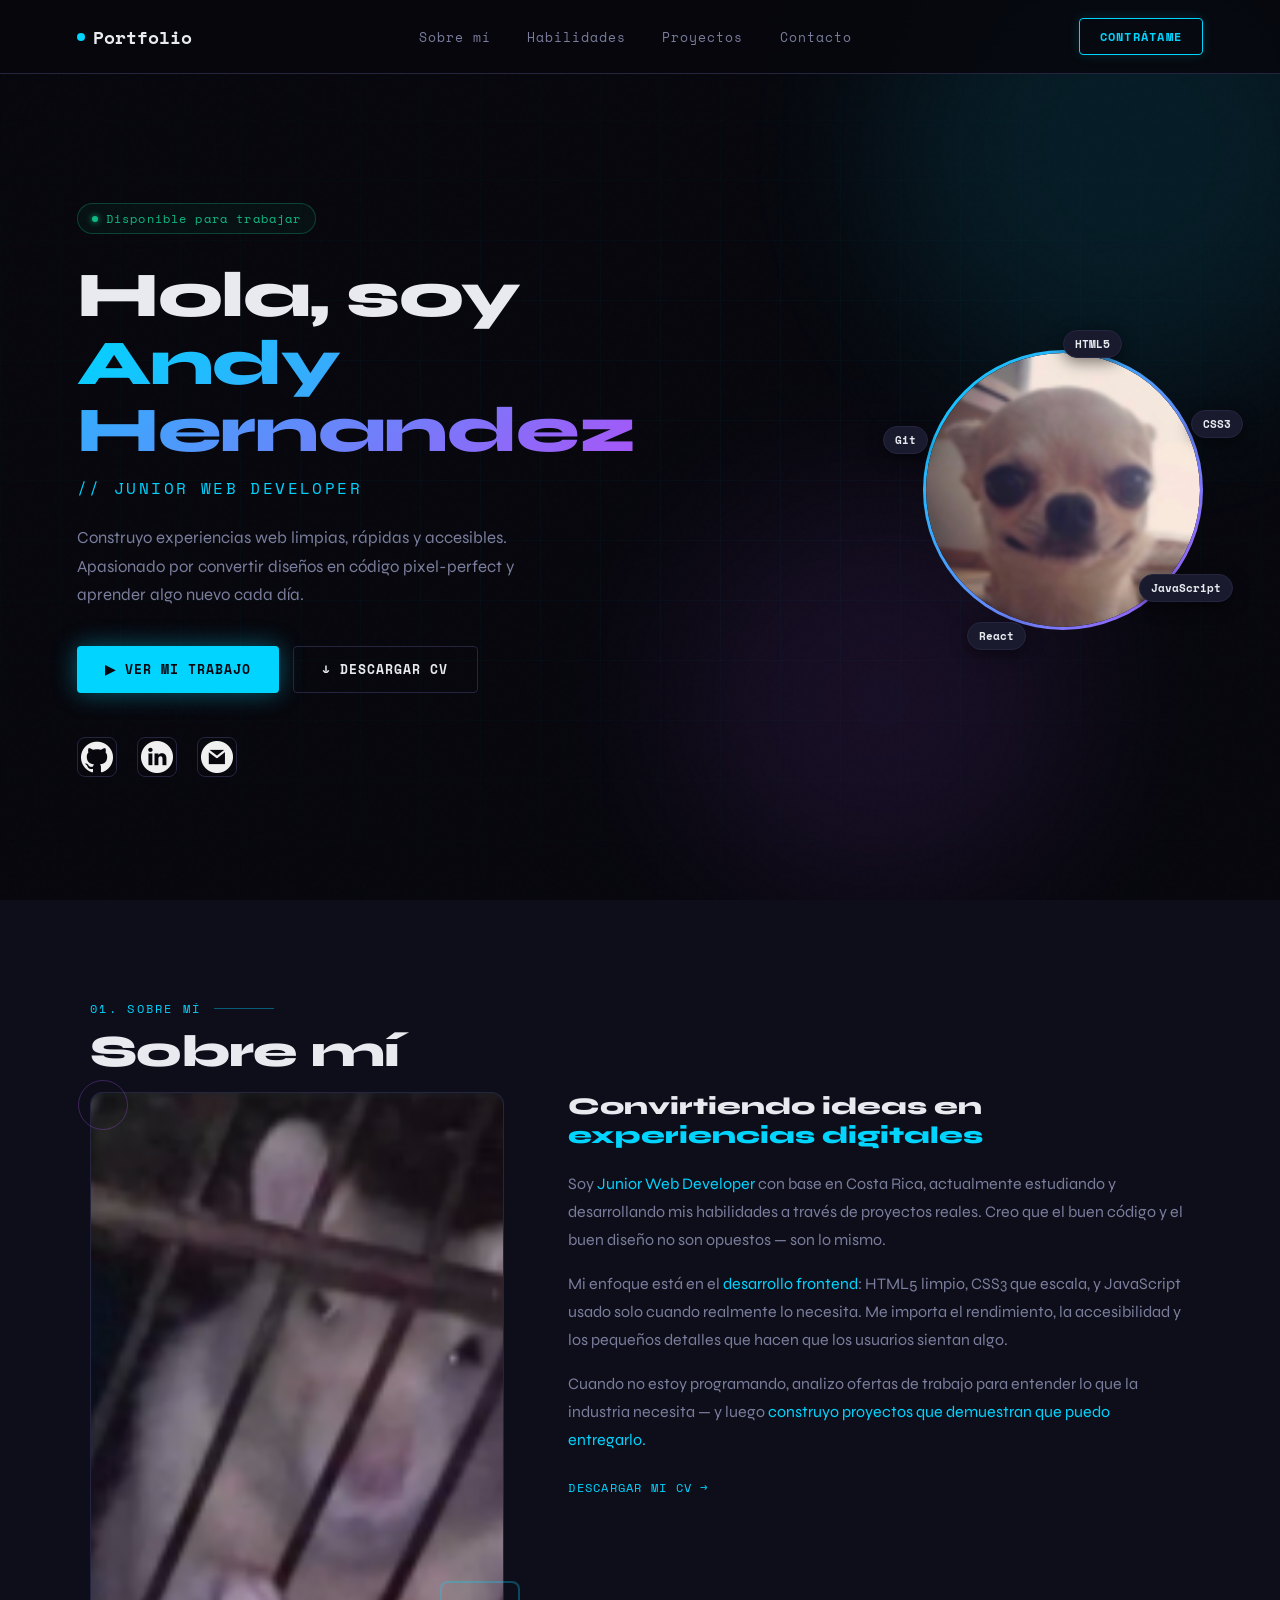
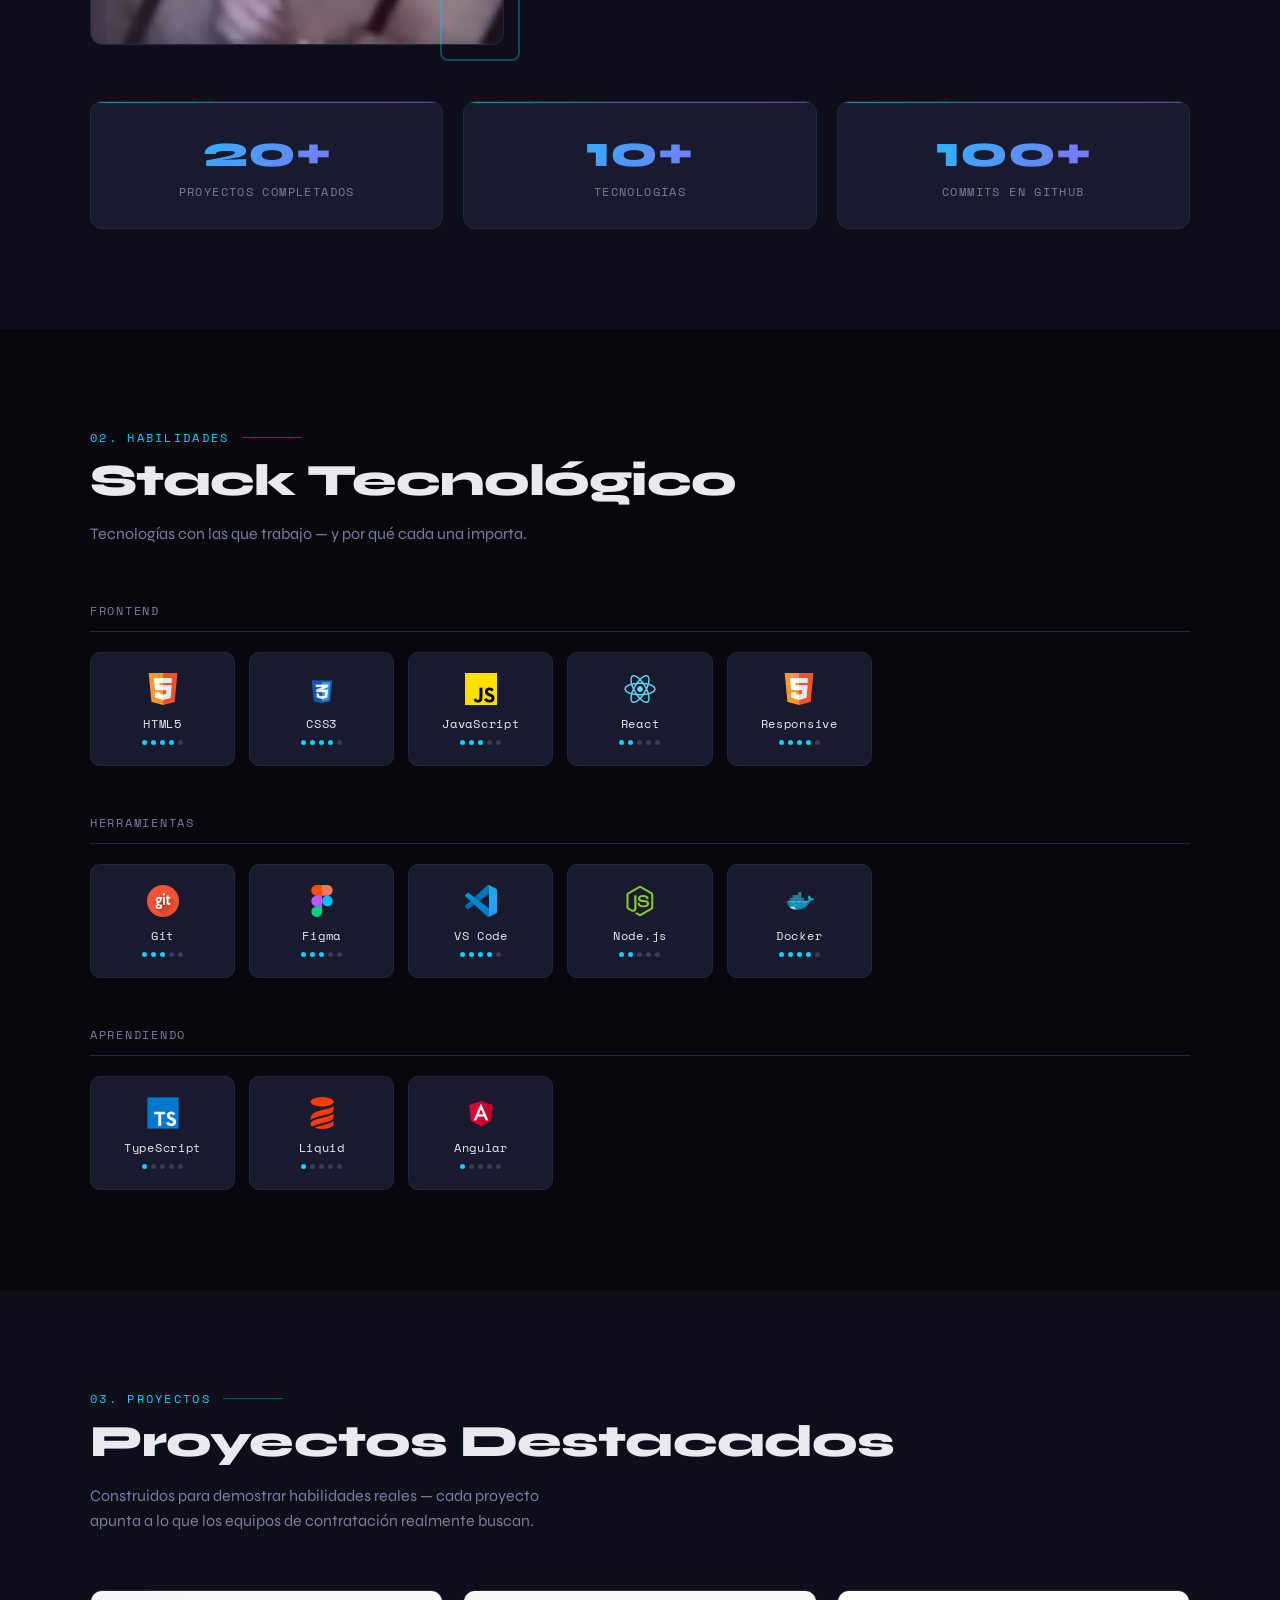
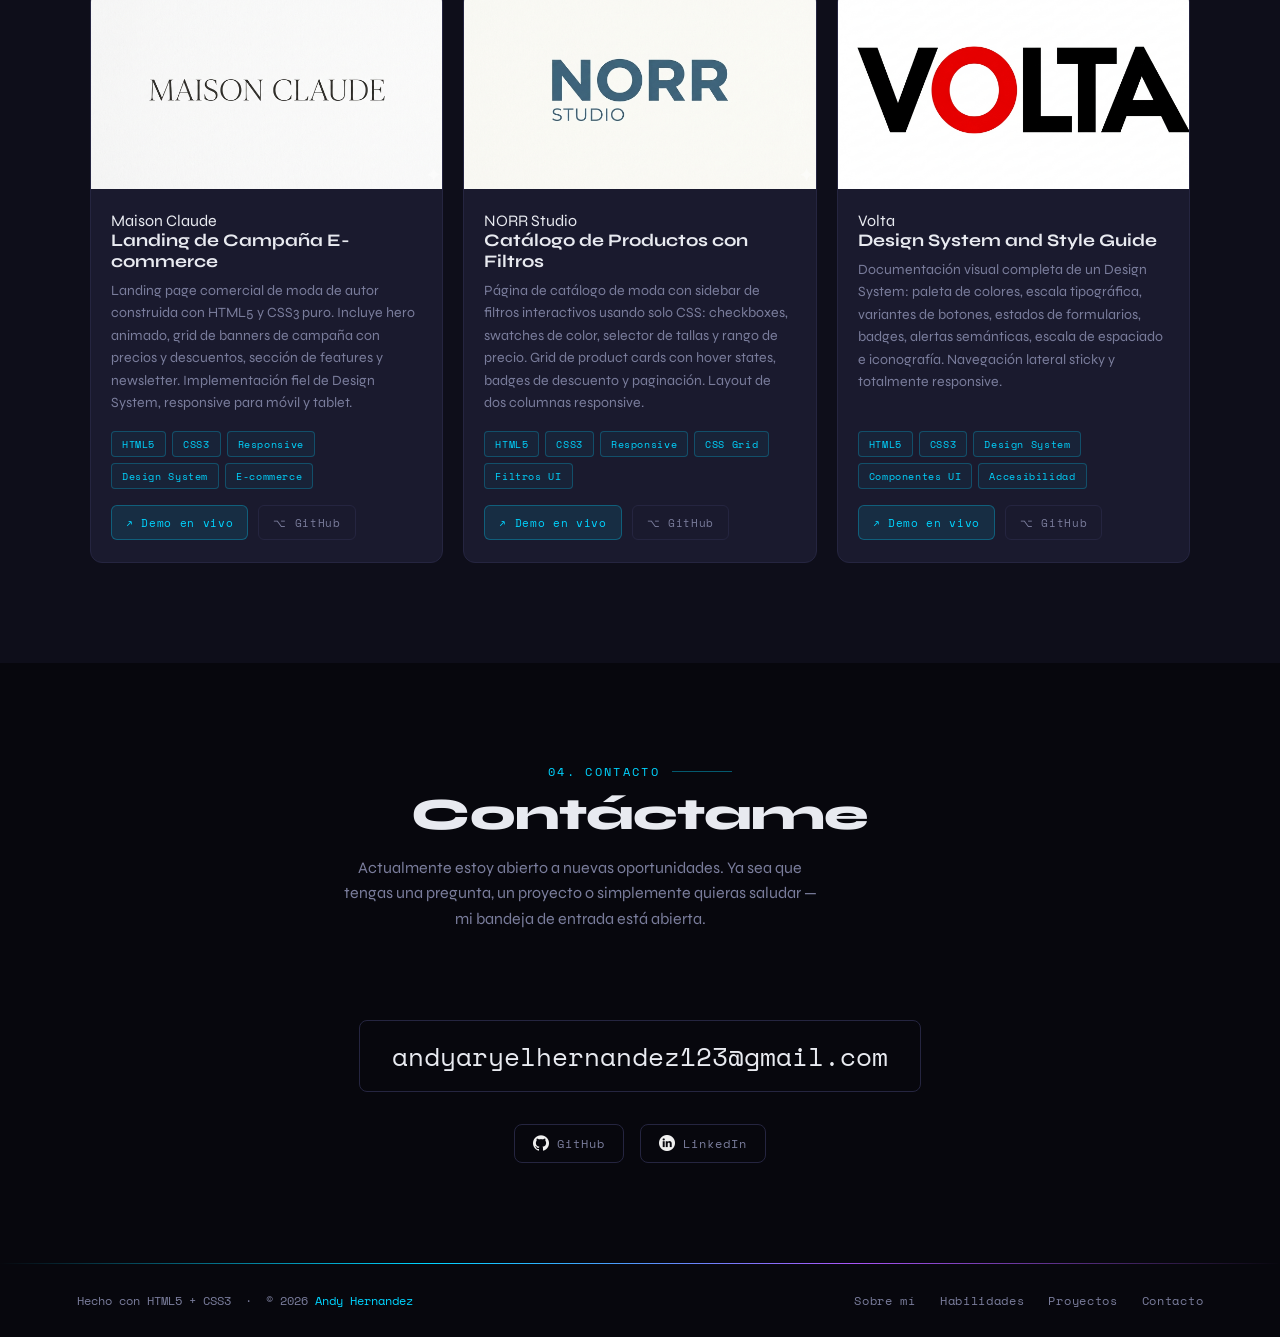
==== commit b4a65b33: "projects images" ====
--- a/index.html
+++ b/index.html
@@ -106,11 +106,11 @@
       </div>
       <div class="stats-row">
         <div class="stat-card">
-          <div class="stat-num">5+</div>
+          <div class="stat-num">20+</div>
           <div class="stat-label">Proyectos completados</div>
         </div>
         <div class="stat-card">
-          <div class="stat-num">8+</div>
+          <div class="stat-num">10+</div>
           <div class="stat-label">Tecnologías</div>
         </div>
         <div class="stat-card">
@@ -249,7 +249,7 @@
 
         <div class="project-card">
           <div class="project-thumb">
-            <img src="assets/icons/Liquibase.png" alt="Liquid" width="32" height="32" >
+            <img src="assets/images/projects/maison.png" alt="Maison Claude" class="project-thumb-img" >
           </div>
           <div class="project-body">
             <p class="project-brand">Maison Claude</p>
@@ -276,7 +276,7 @@
 
         <div class="project-card">
           <div class="project-thumb">
-            <img src="assets/icons/Liquibase.png" alt="Liquid" width="32" height="32" >
+            <img src="assets/images/projects/nor.png" alt="NORR Studio" class="project-thumb-img">
           </div>
           <div class="project-body">
             <p class="project-brand">NORR Studio</p>
@@ -301,10 +301,9 @@
           </div>
         </div>
 
-        <!-- Proyecto 3 — Volta -->
         <div class="project-card">
           <div class="project-thumb">
-            <img src="assets/icons/Liquibase.png" alt="Liquid" width="32" height="32" >
+            <img src="assets/images/projects/volta.png" alt="Volta Design System" class="project-thumb-img">
           </div>
           <div class="project-body">
             <p class="project-brand">Volta</p>
@@ -337,7 +336,7 @@
     <div class="section-inner">
       <p class="section-label contact-label">04. Contacto</p>
       <div class="contact-inner">
-        <h2 class="section-title">Hablemos</h2>
+        <h2 class="section-title">Contáctame</h2>
         <p class="section-sub">
           Actualmente estoy abierto a nuevas oportunidades. Ya sea que tengas una pregunta, un proyecto o simplemente quieras saludar — mi bandeja de entrada está abierta.
         </p>
@@ -357,7 +356,7 @@
   </section>
 
   <footer>
-    <div class="footer-left">Hecho con <span>♥</span> usando HTML5 + CSS3 &nbsp;·&nbsp; © 2026 <span>Andy Hernandez</span></div>
+    <div class="footer-left">Hecho con HTML5 + CSS3 &nbsp;·&nbsp; © 2026 <span>Andy Hernandez</span></div>
     <div class="footer-right">
       <a href="#about">Sobre mí</a>
       <a href="#skills">Habilidades</a>
--- a/css/components.css
+++ b/css/components.css
@@ -394,3 +394,21 @@
   border-color: var(--cyan);
   background: rgba(0, 212, 255, 0.05);
 }
+
+.project-thumb {
+  width: 100%;
+  aspect-ratio: 16 / 9;
+  overflow: hidden;
+  background: var(--surface);
+  position: relative;
+}
+
+.project-thumb-img {
+  position: absolute;
+  top: 0;
+  left: 0;
+  width: 100%;
+  height: 100%;
+  object-fit: cover;
+  display: block;
+}
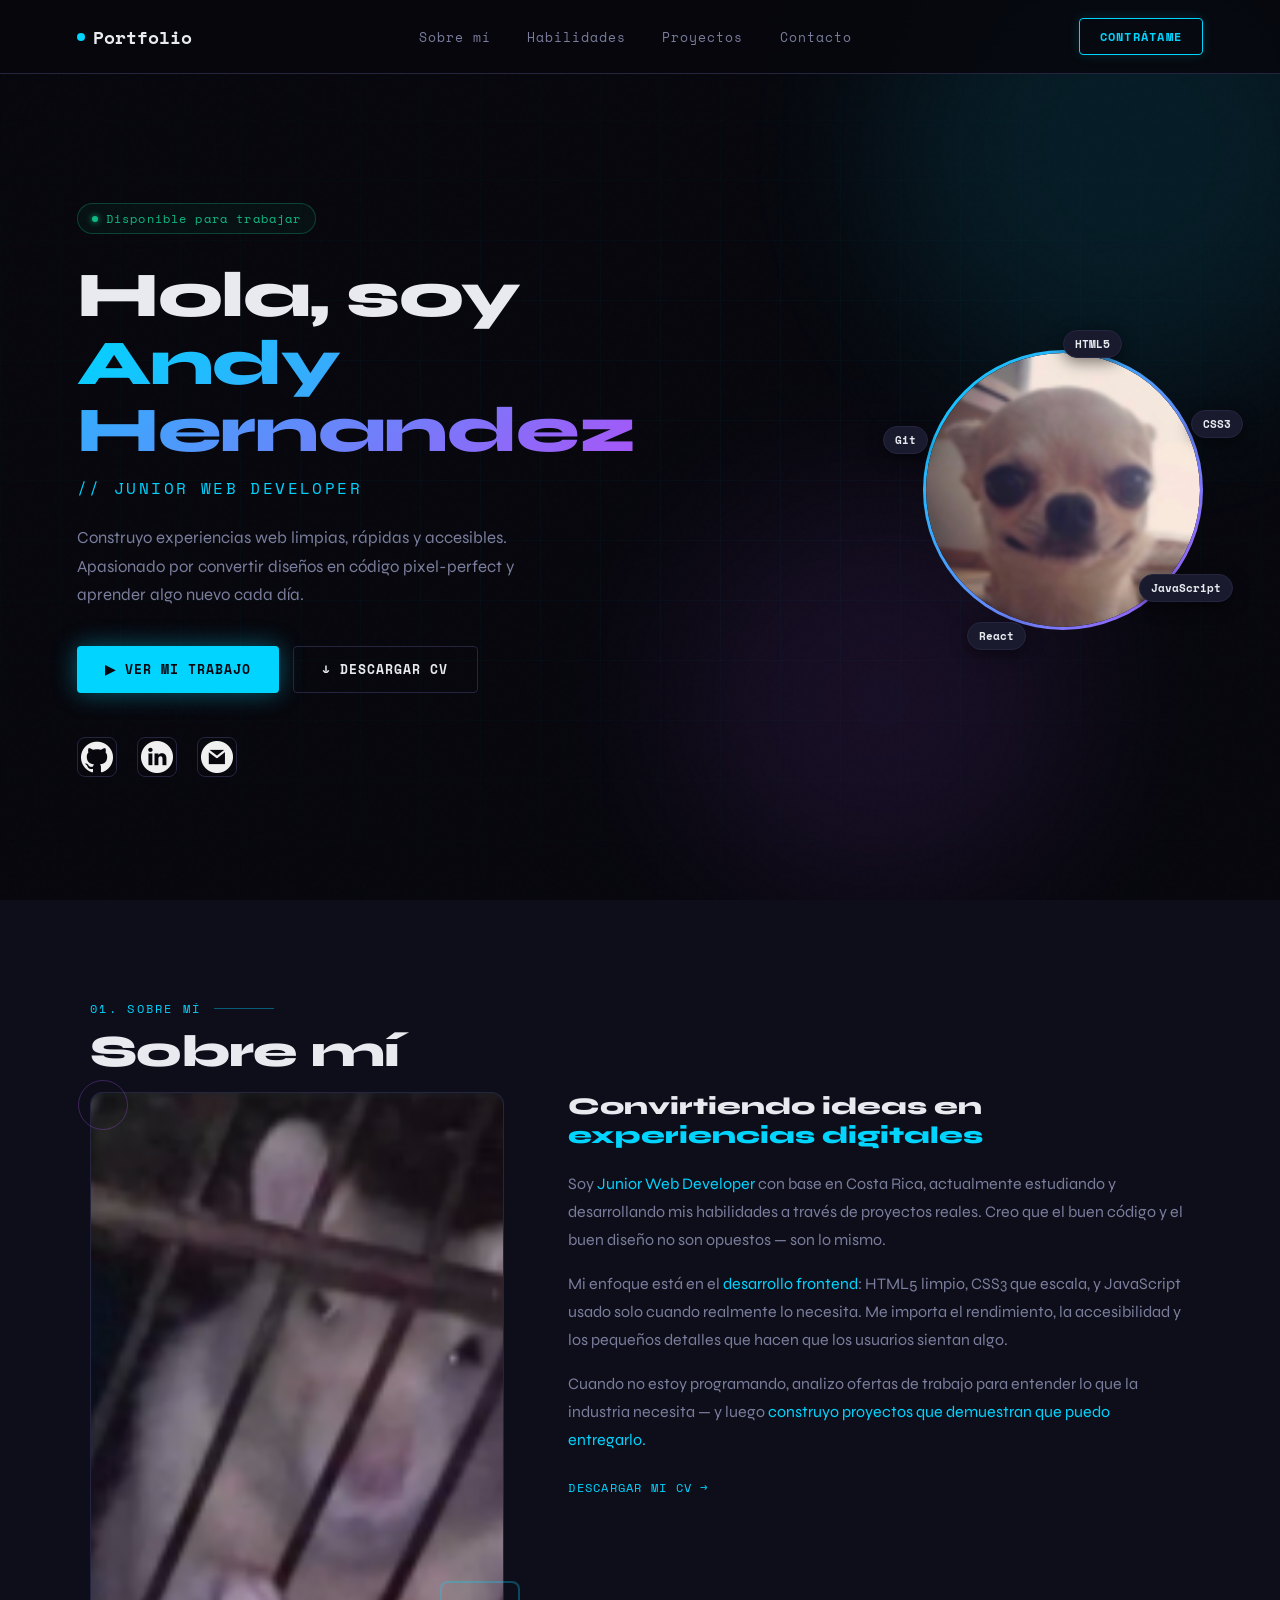
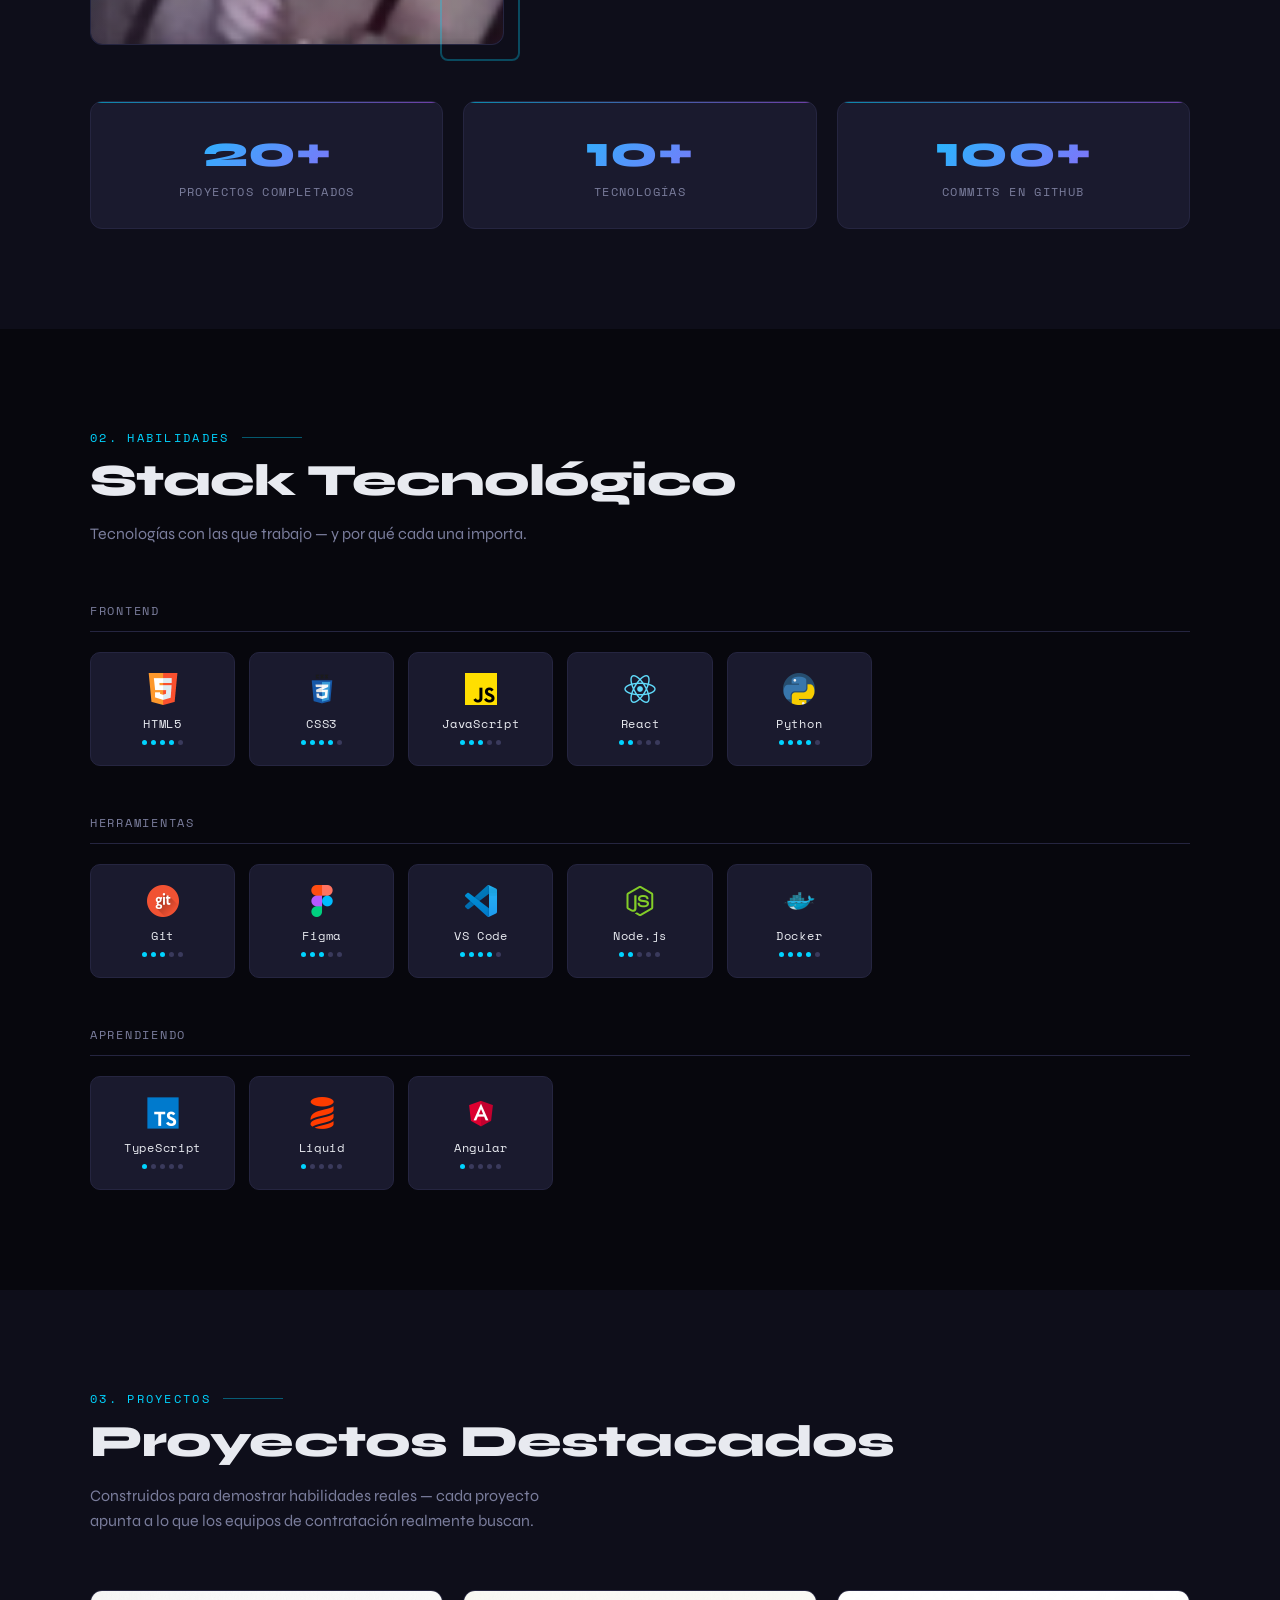
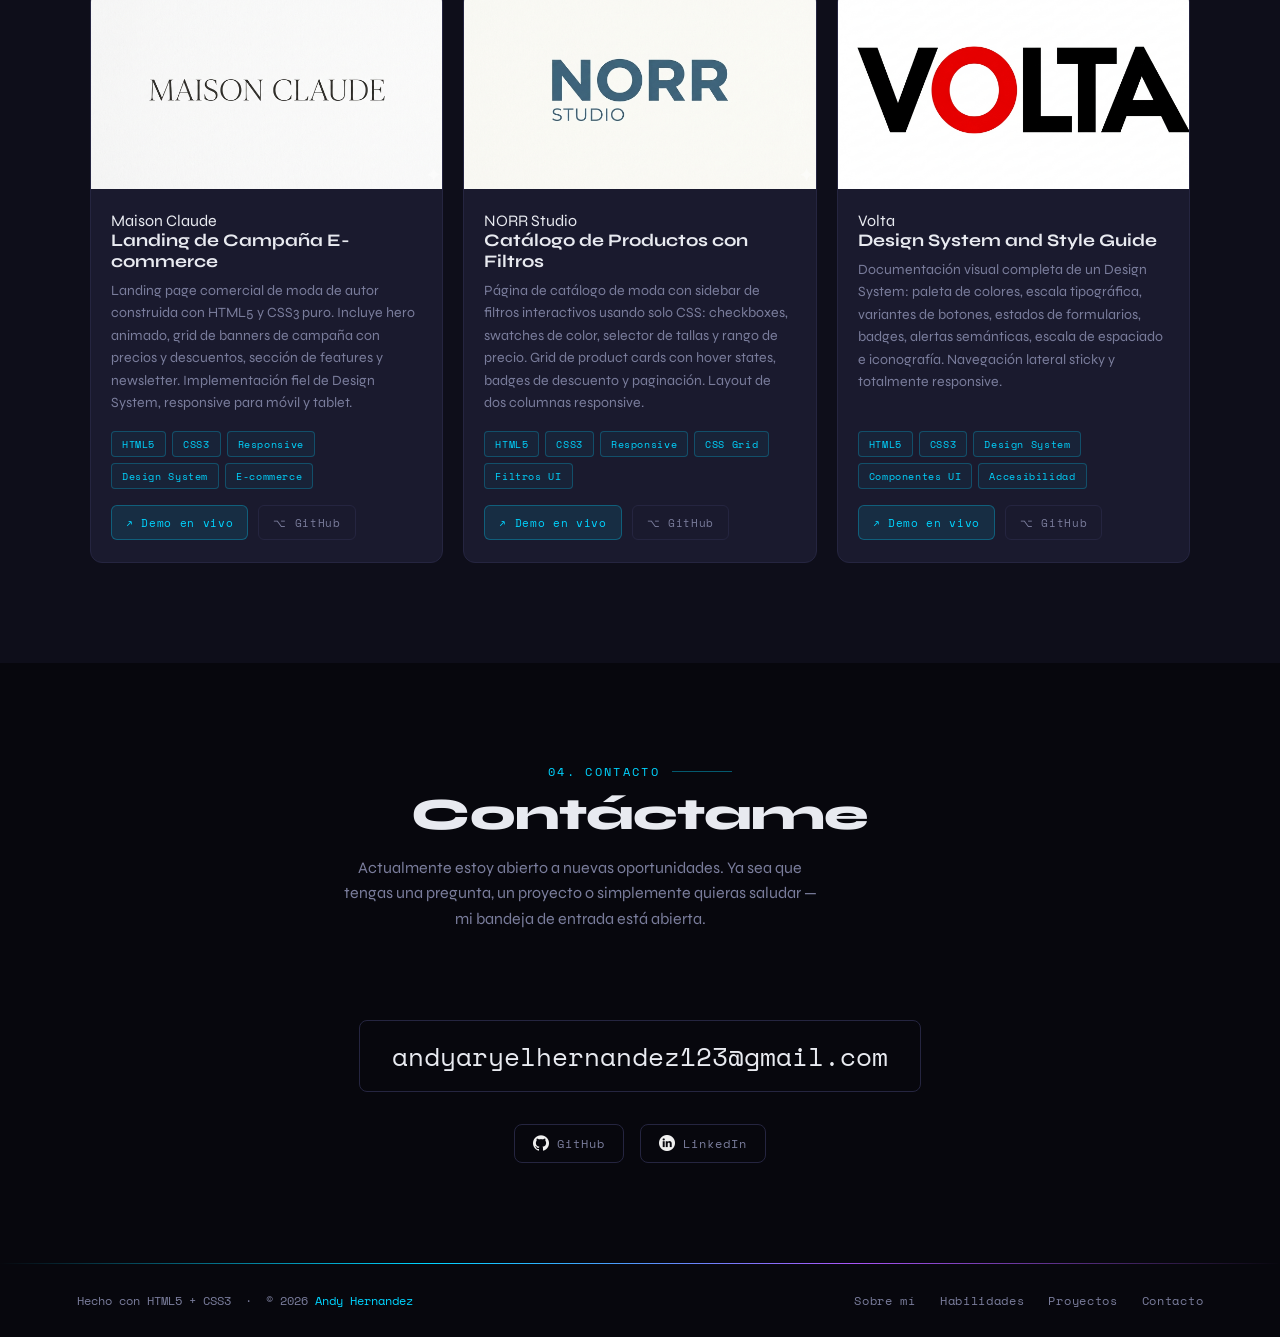
==== commit d36869aa: "change icon" ====
--- a/index.html
+++ b/index.html
@@ -161,9 +161,9 @@
             </div>
             <div class="skill-card">
               <div class="skill-icon">
-                <img src="assets/icons/html5.png" alt="Responsive" width="32" height="32" >
-              </div>
-              <div class="skill-name">Responsive</div>
+                <img src="assets/icons/piton.png" alt="Responsive" width="32" height="32" >
+              </div>
+              <div class="skill-name">Python</div>
               <div class="skill-dots"><span class="on"></span><span class="on"></span><span class="on"></span><span class="on"></span><span></span></div>
             </div>
           </div>
--- a/css/responsive.css
+++ b/css/responsive.css
@@ -79,7 +79,24 @@
   .footer-right {
     display: none;
   }
+
+  .project-thumb {
+    position: relative;
+    width: 100%;
+    height: 200px; /* altura fija en móvil */
+    aspect-ratio: unset;
+  }
+
+  .project-thumb-img {
+    position: absolute;
+    top: 0;
+    left: 0;
+    width: 100%;
+    height: 100%;
+    object-fit: cover;
+  }
 }
+
 
 /* Tablet: proyectos en 2 columnas, nav visible */
 @media (min-width: 769px) and (max-width: 1024px) {
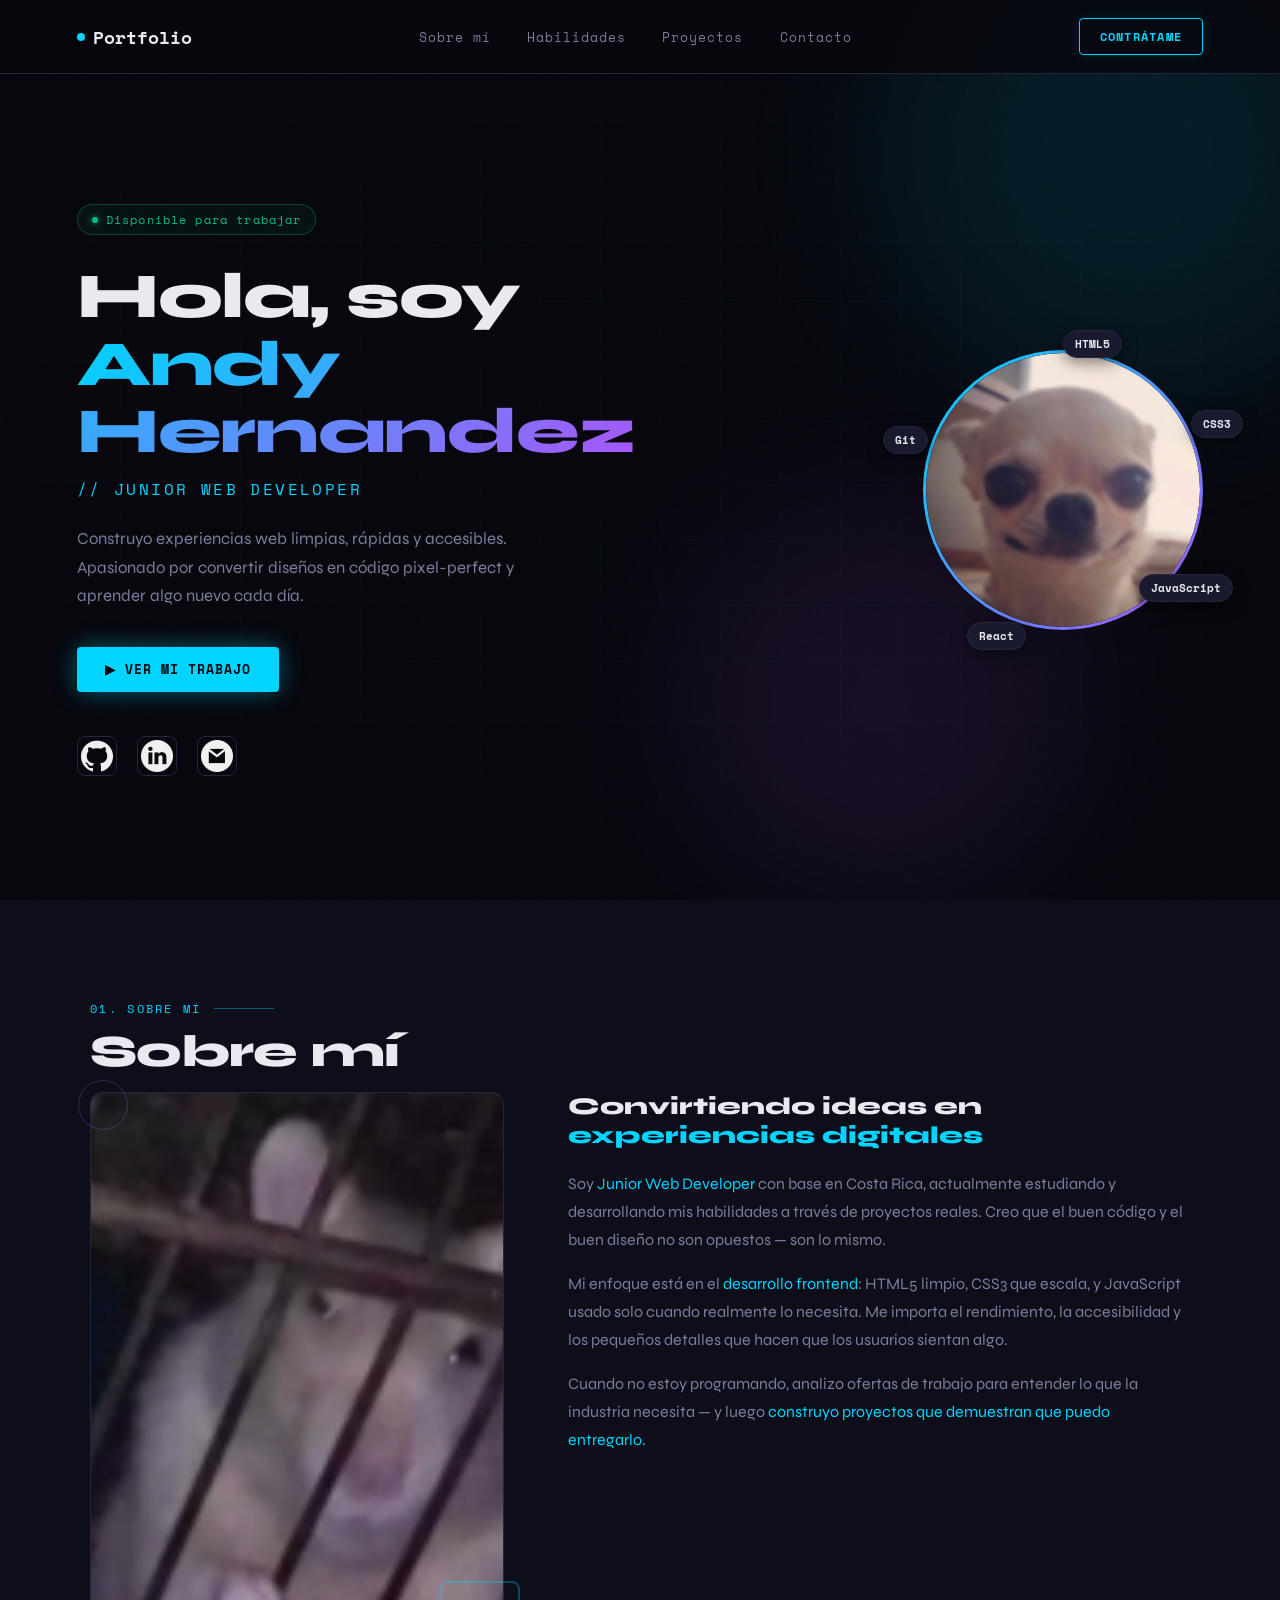
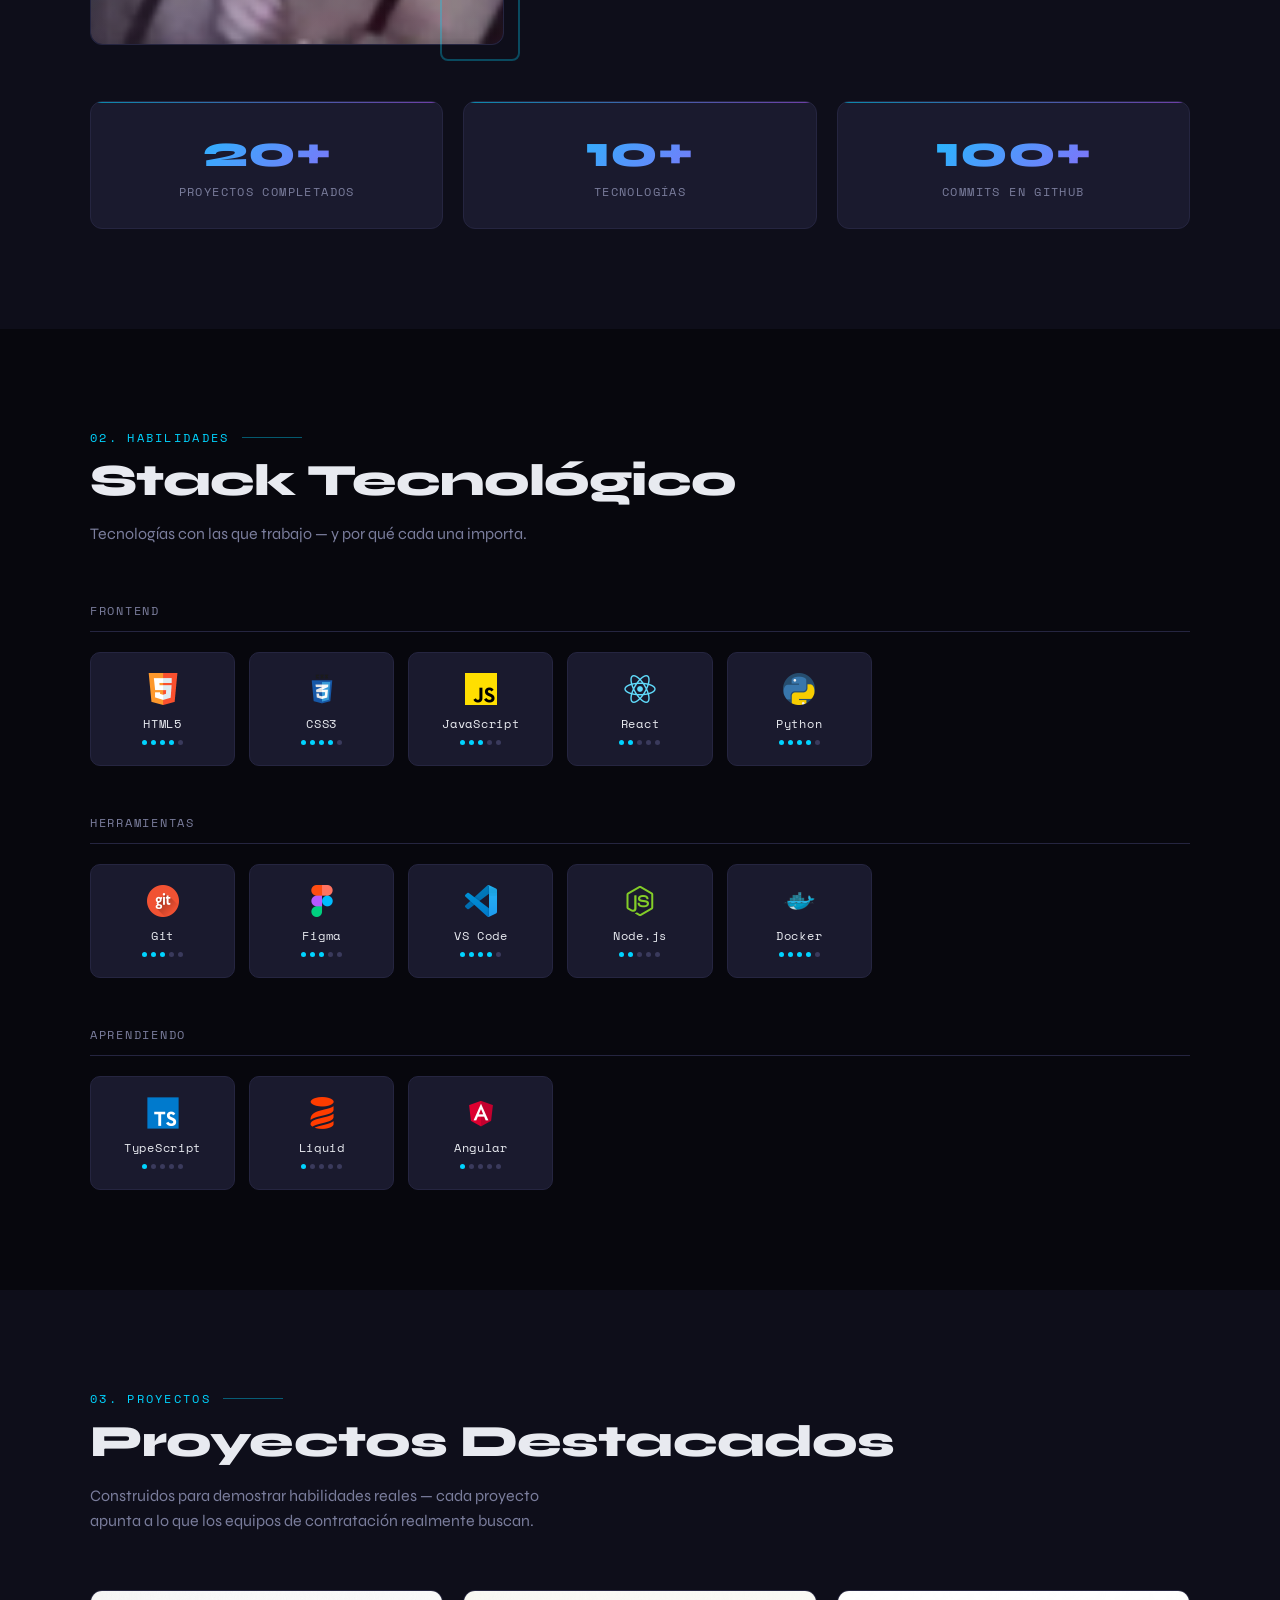
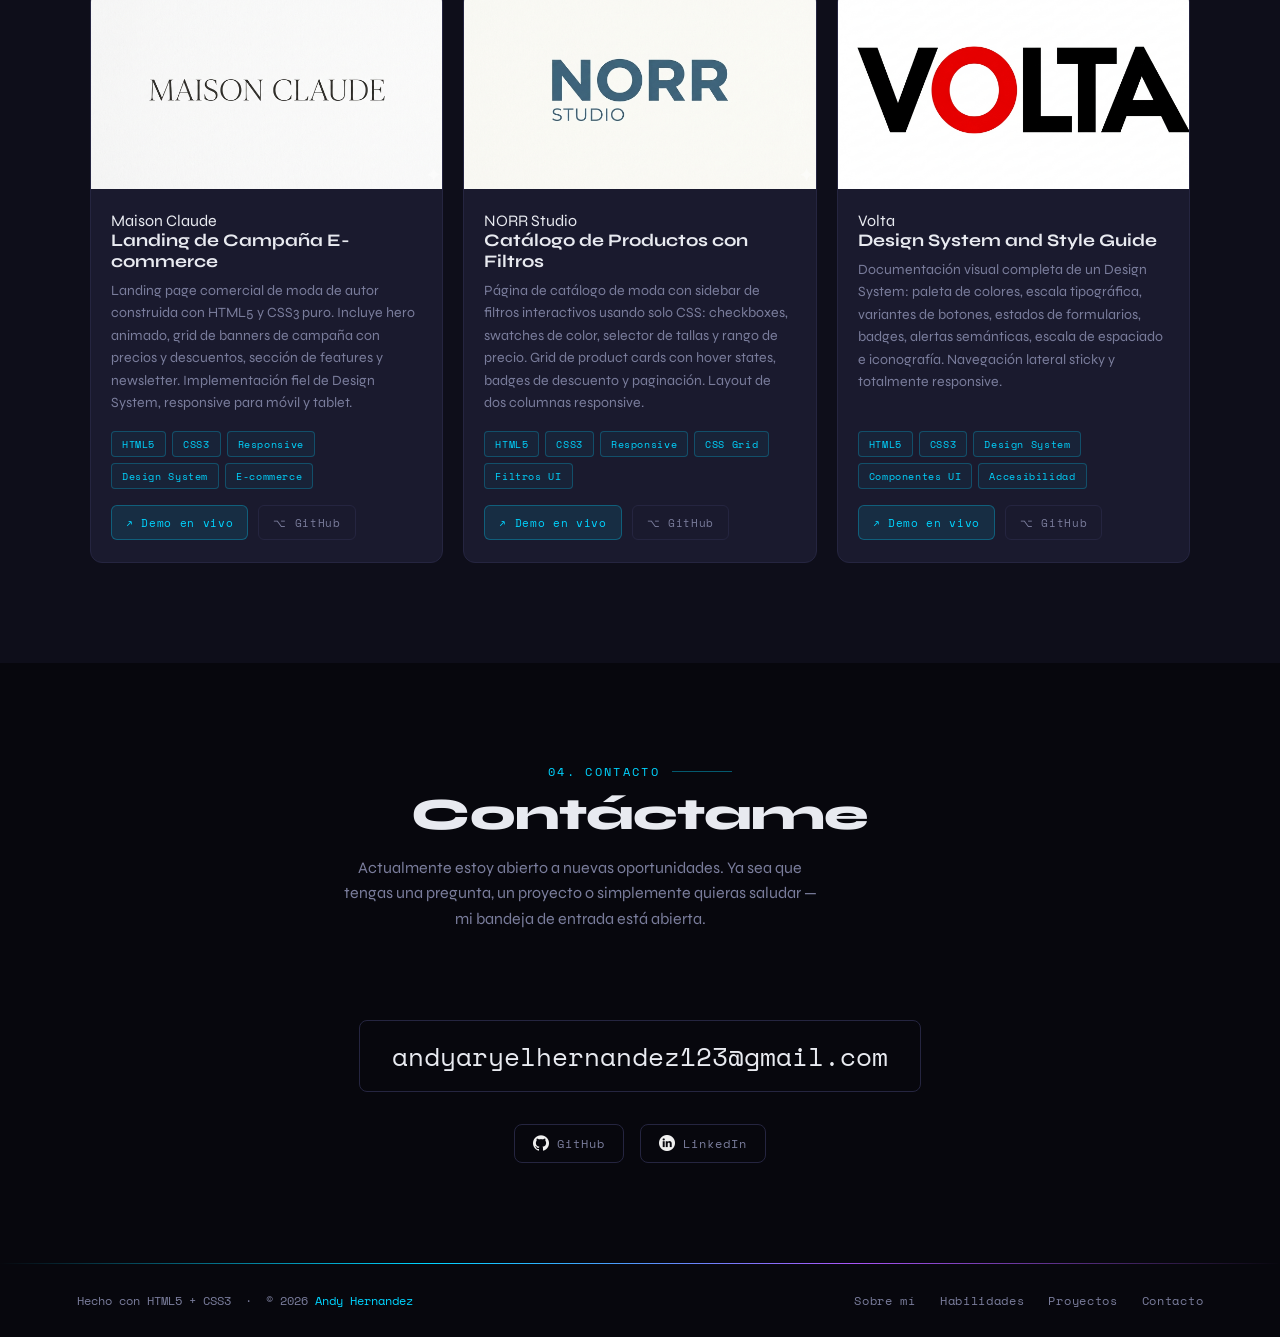
==== commit fa255058: "update index.html" ====
--- a/index.html
+++ b/index.html
@@ -53,7 +53,6 @@
         </p>
         <div class="hero-btns">
           <a href="#projects" class="btn-primary">▶ Ver mi trabajo</a>
-          <a href="#" class="btn-outline">↓ Descargar CV</a>
         </div>
         <div class="hero-socials">
           <a href="https://github.com/AryelHR" target="_blank" title="GitHub">
@@ -101,7 +100,6 @@
           <p>Soy <span>Junior Web Developer</span> con base en Costa Rica, actualmente estudiando y desarrollando mis habilidades a través de proyectos reales. Creo que el buen código y el buen diseño no son opuestos — son lo mismo.</p>
           <p>Mi enfoque está en el <span>desarrollo frontend</span>: HTML5 limpio, CSS3 que escala, y JavaScript usado solo cuando realmente lo necesita. Me importa el rendimiento, la accesibilidad y los pequeños detalles que hacen que los usuarios sientan algo.</p>
           <p>Cuando no estoy programando, analizo ofertas de trabajo para entender lo que la industria necesita — y luego <span>construyo proyectos que demuestran que puedo entregarlo.</span></p>
-          <a href="#" class="about-link">Descargar mi CV →</a>
         </div>
       </div>
       <div class="stats-row">
--- a/css/responsive.css
+++ b/css/responsive.css
@@ -57,10 +57,23 @@
 
   /* STATS */
   .stats-row {
-    grid-template-columns: 1fr;
+    grid-template-columns: repeat(3, 1fr);
+    gap: 6px;
+  }
+  .stat-card {
+    padding: 10px 4px !important;
+    border-radius: 8px;
+  }
+  .stat-num {
+    font-size: 1rem !important;
+    line-height: 1;
+  }
+  .stat-label {
+    font-size: 0.5rem !important;
+    letter-spacing: 0.04em;
+    margin-top: 4px;
   }
 
-  /* PROYECTOS — siempre vertical en móvil */
   .projects-grid {
     display: flex !important;
     flex-direction: column !important;
@@ -96,7 +109,6 @@
     object-fit: cover;
   }
 }
-
 
 /* Tablet: proyectos en 2 columnas, nav visible */
 @media (min-width: 769px) and (max-width: 1024px) {
@@ -141,4 +153,4 @@
   .projects-grid {
     grid-template-columns: 1fr 1fr;
   }
-}+}
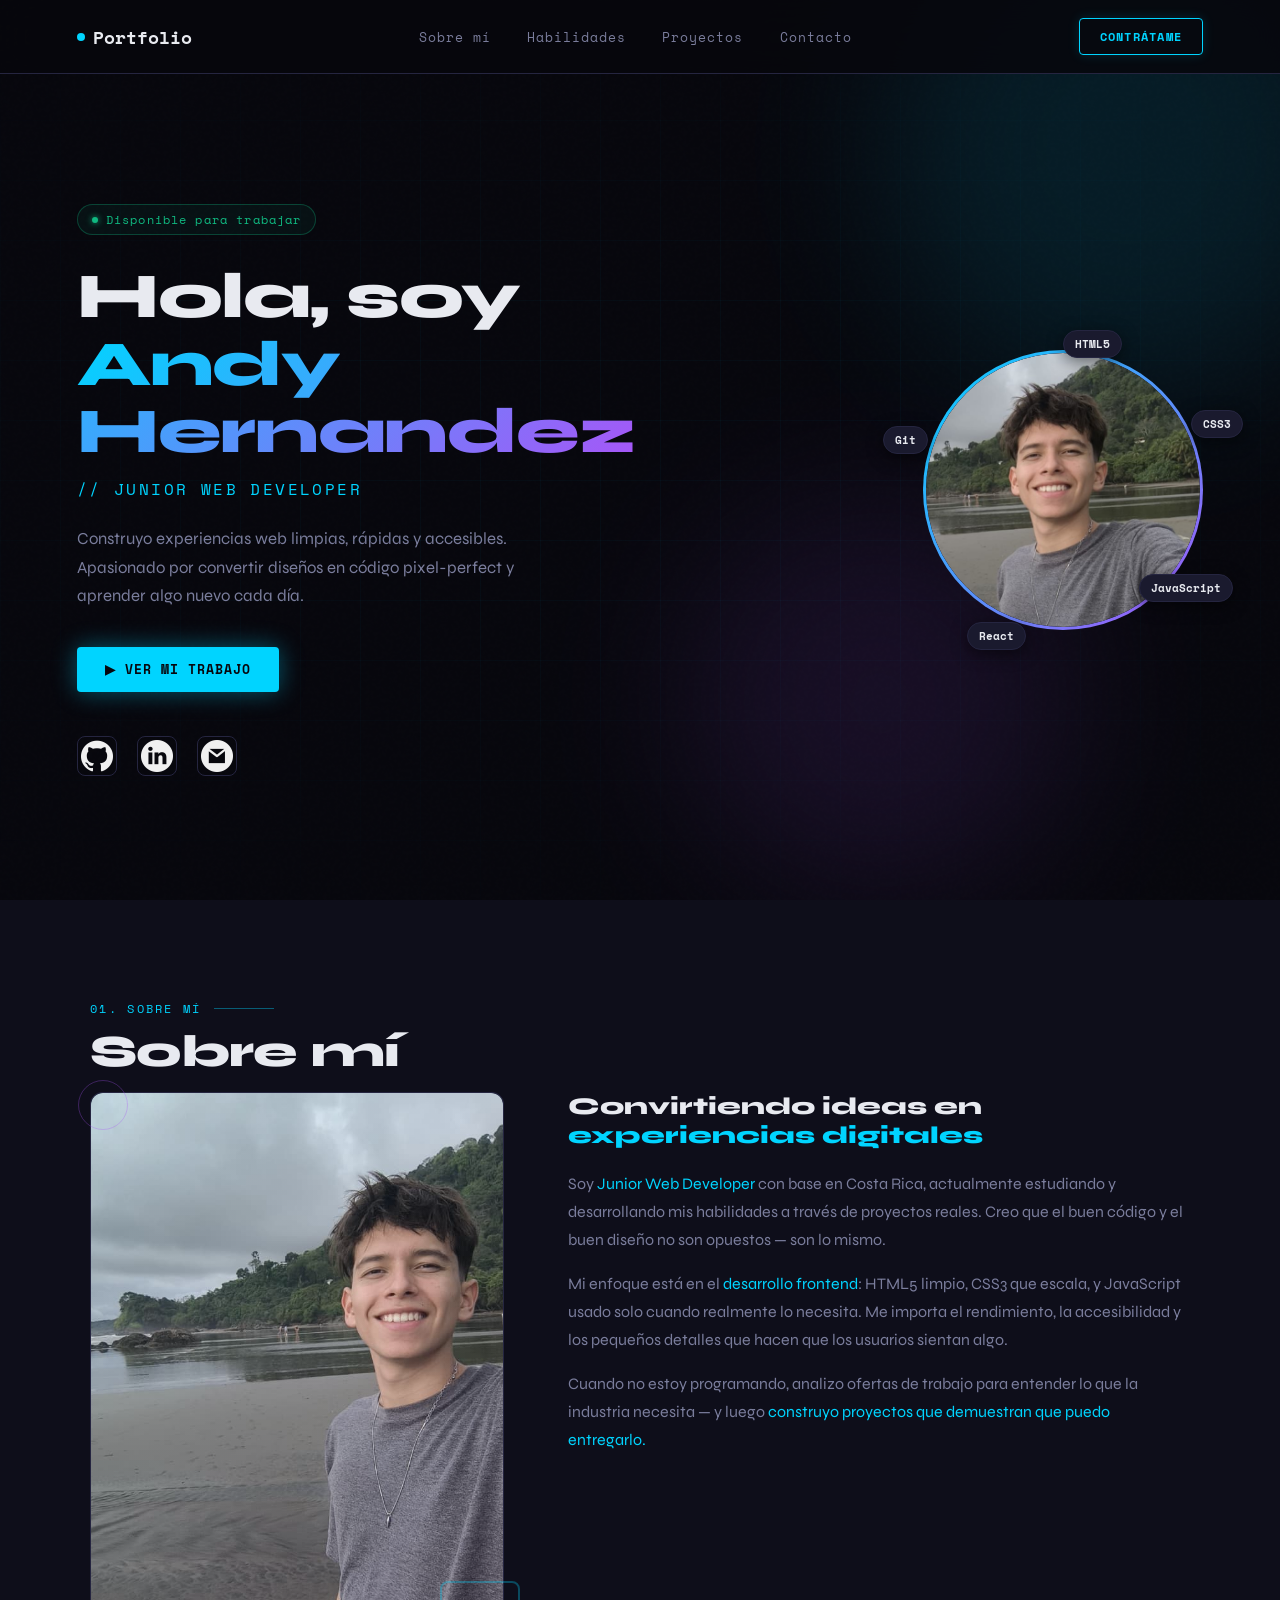
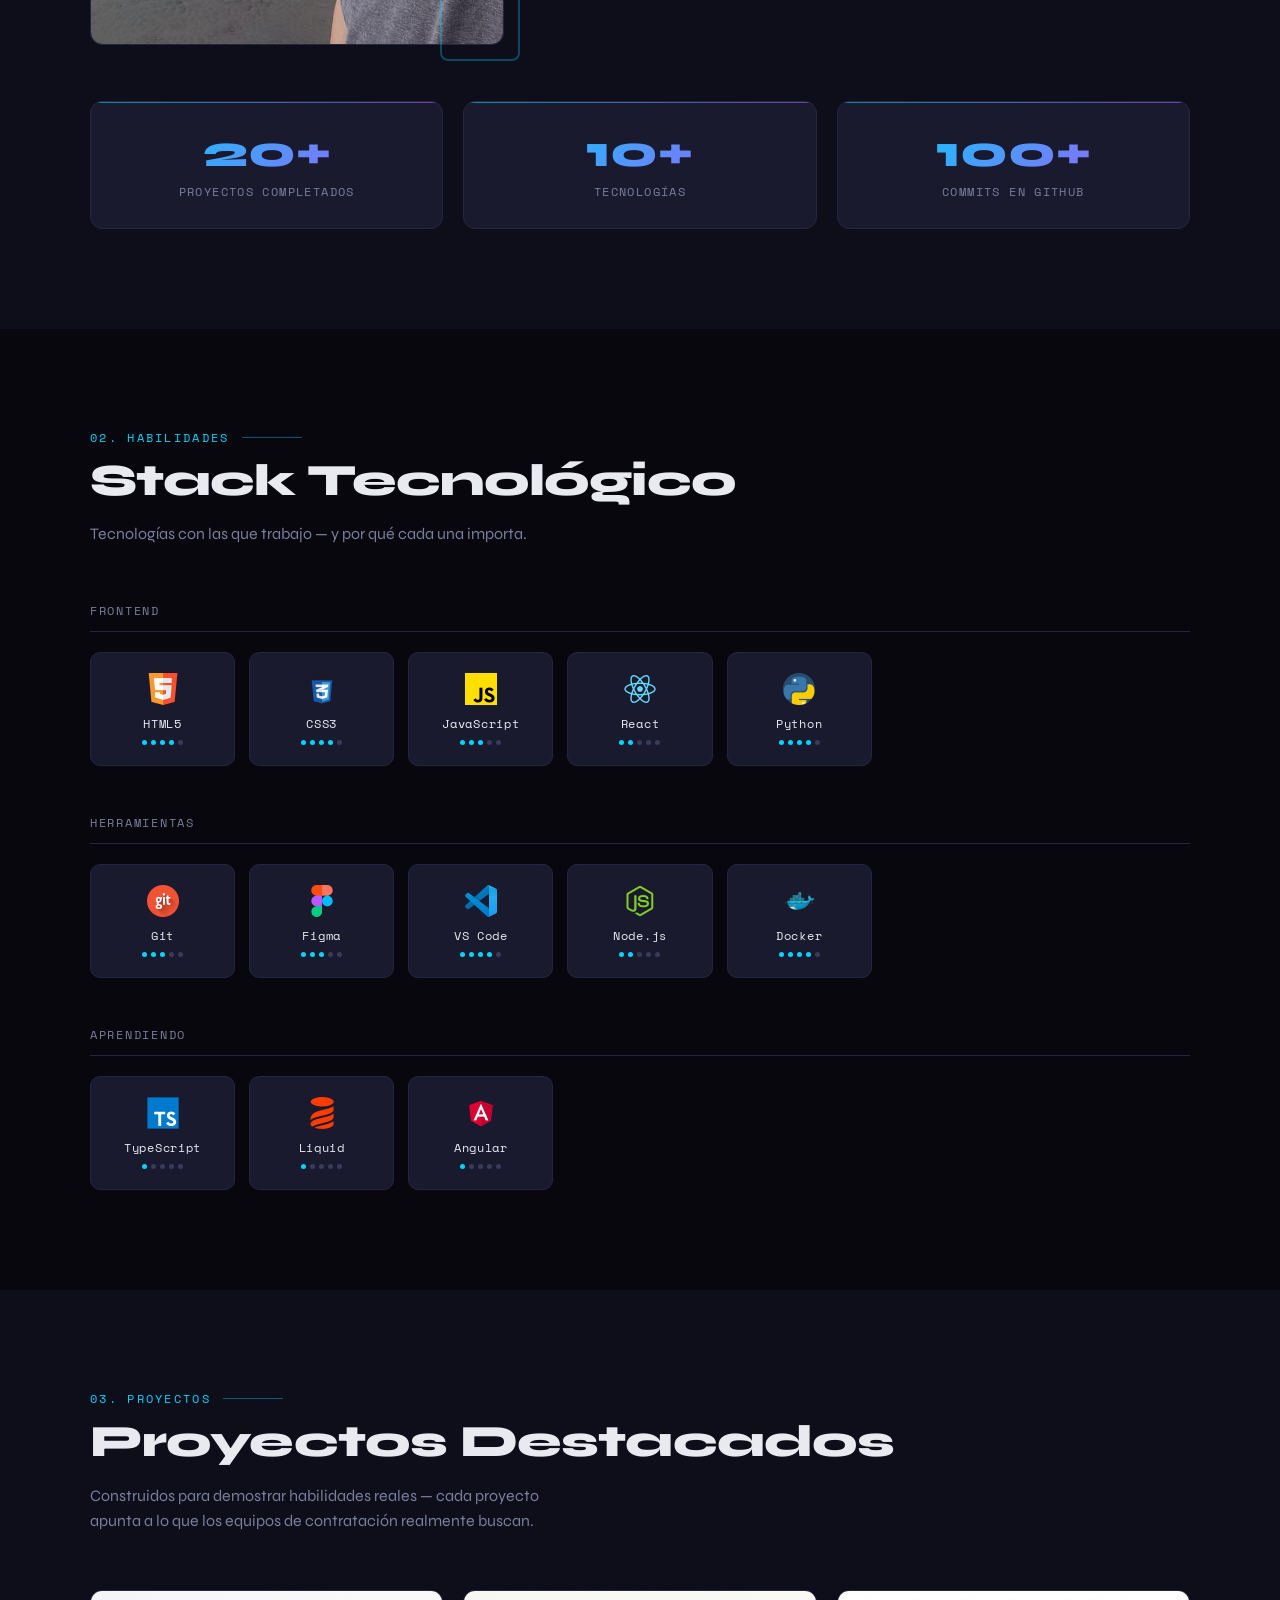
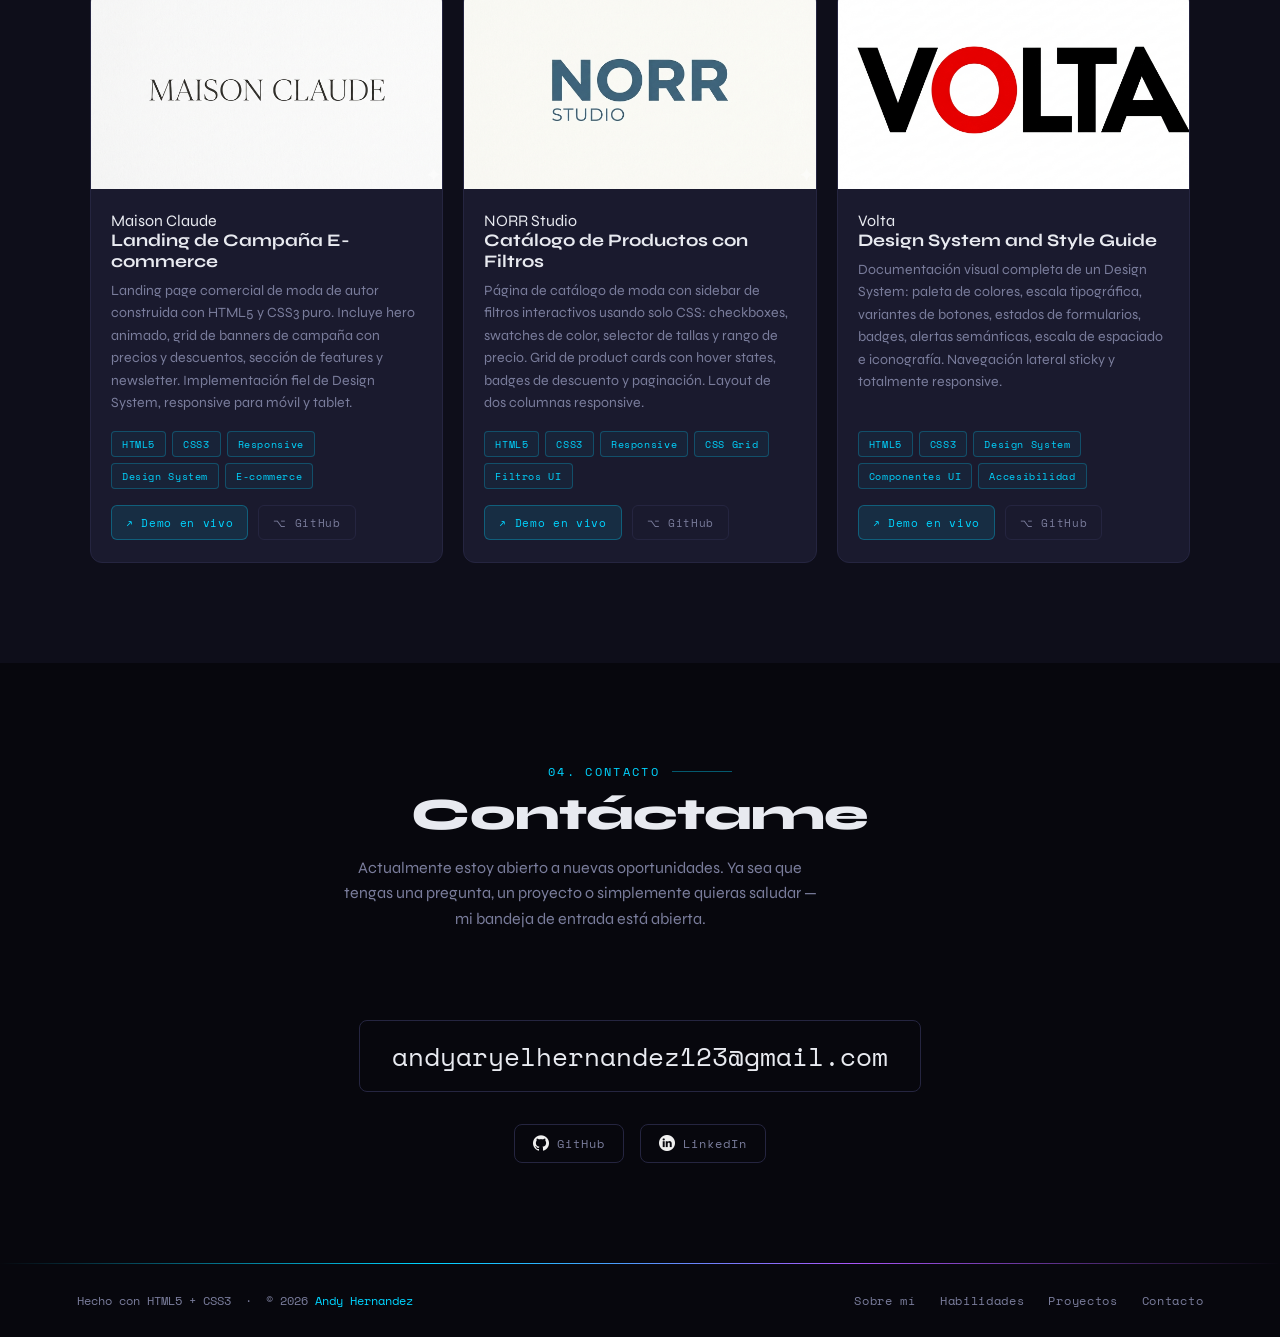
==== commit 83c7571e: "change profile images" ====
--- a/index.html
+++ b/index.html
@@ -69,7 +69,7 @@
       <div class="hero-photo-wrap">
         <div class="hero-photo-ring">
           <div class="hero-photo-inner">
-            <img src="assets/images/projects/Perfil1.png" alt="Andy Hernandez" >
+            <img src="assets/images/projects/perfil.jpeg" alt="Andy Hernandez" >
           </div>
         </div>
         <div class="tech-badges">
@@ -90,7 +90,7 @@
       <div class="about-grid">
         <div class="about-photo-wrap">
           <div class="about-photo">
-            <img src="assets/images/projects/Perfil2.png" alt="Andy Hernandez" >
+            <img src="assets/images/projects/perfil2.jpeg" alt="Andy Hernandez" >
           </div>
           <div class="about-photo-deco"></div>
           <div class="about-photo-deco2"></div>
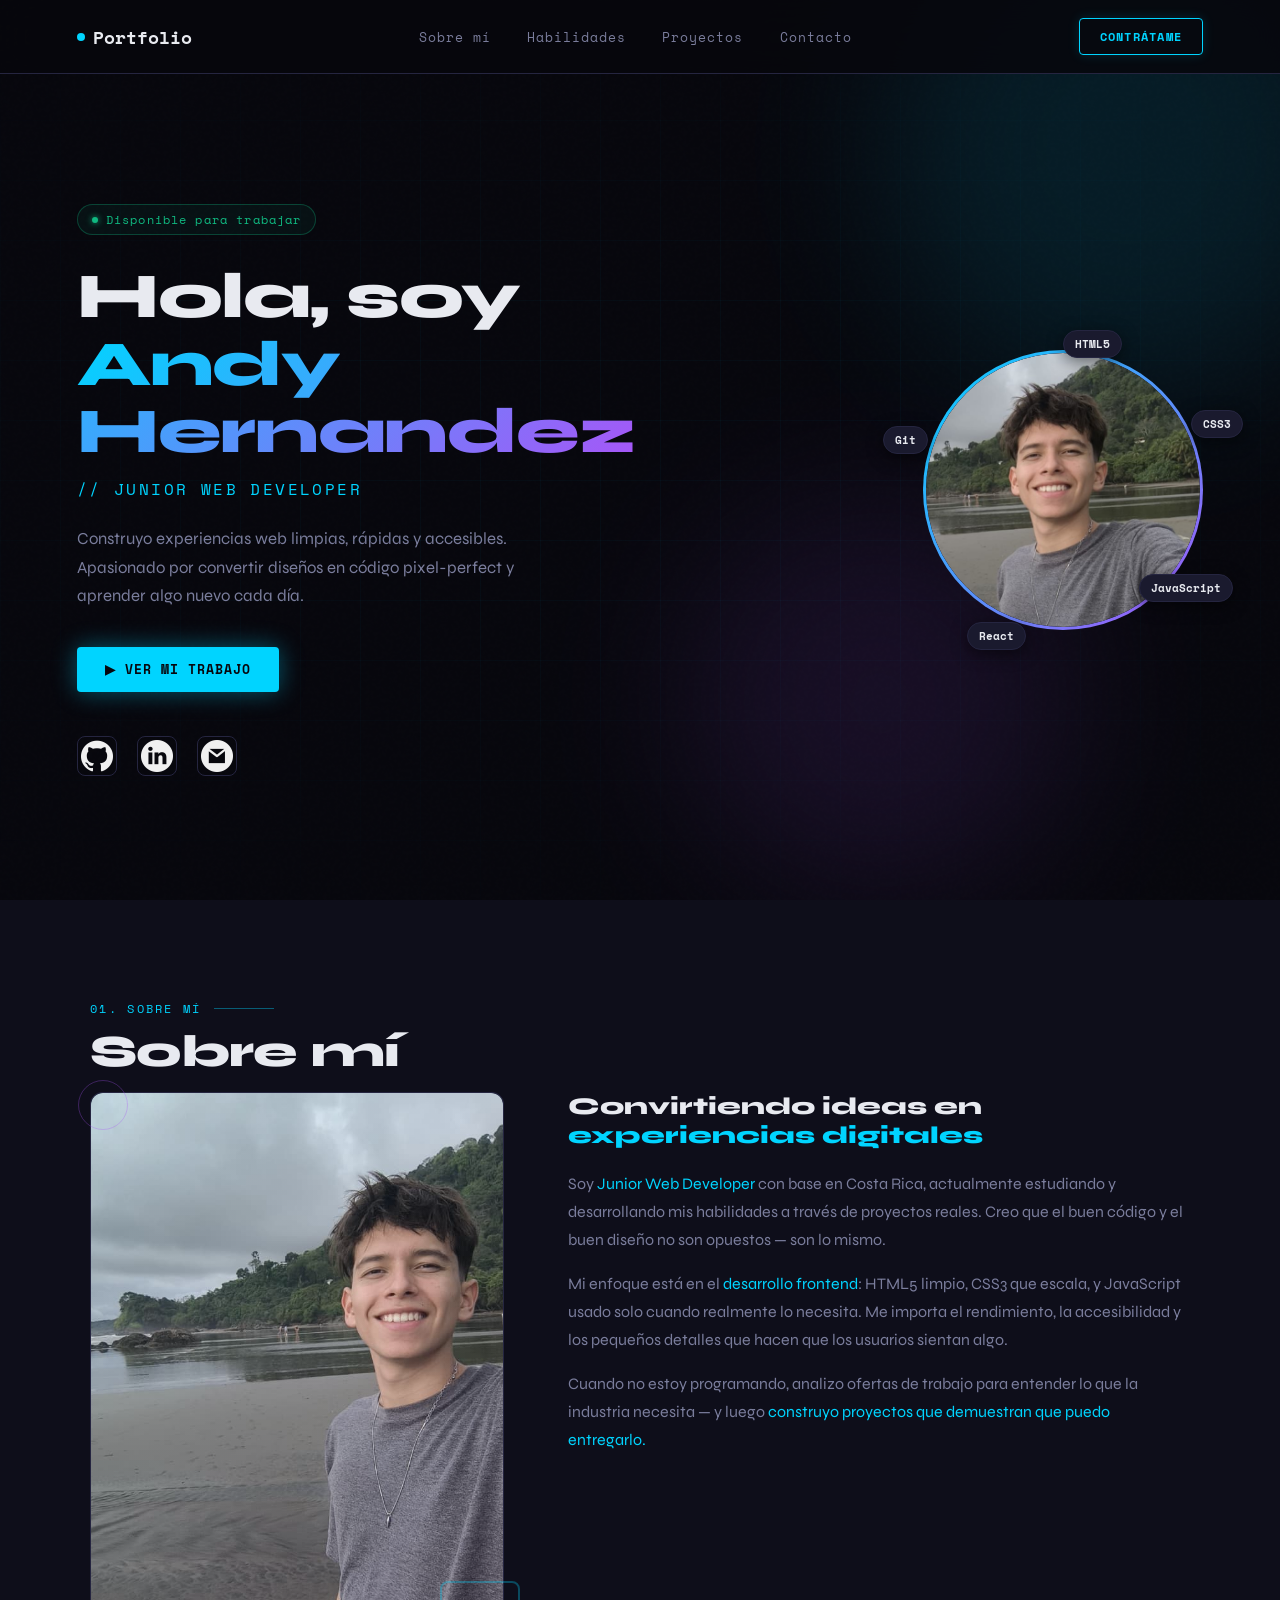
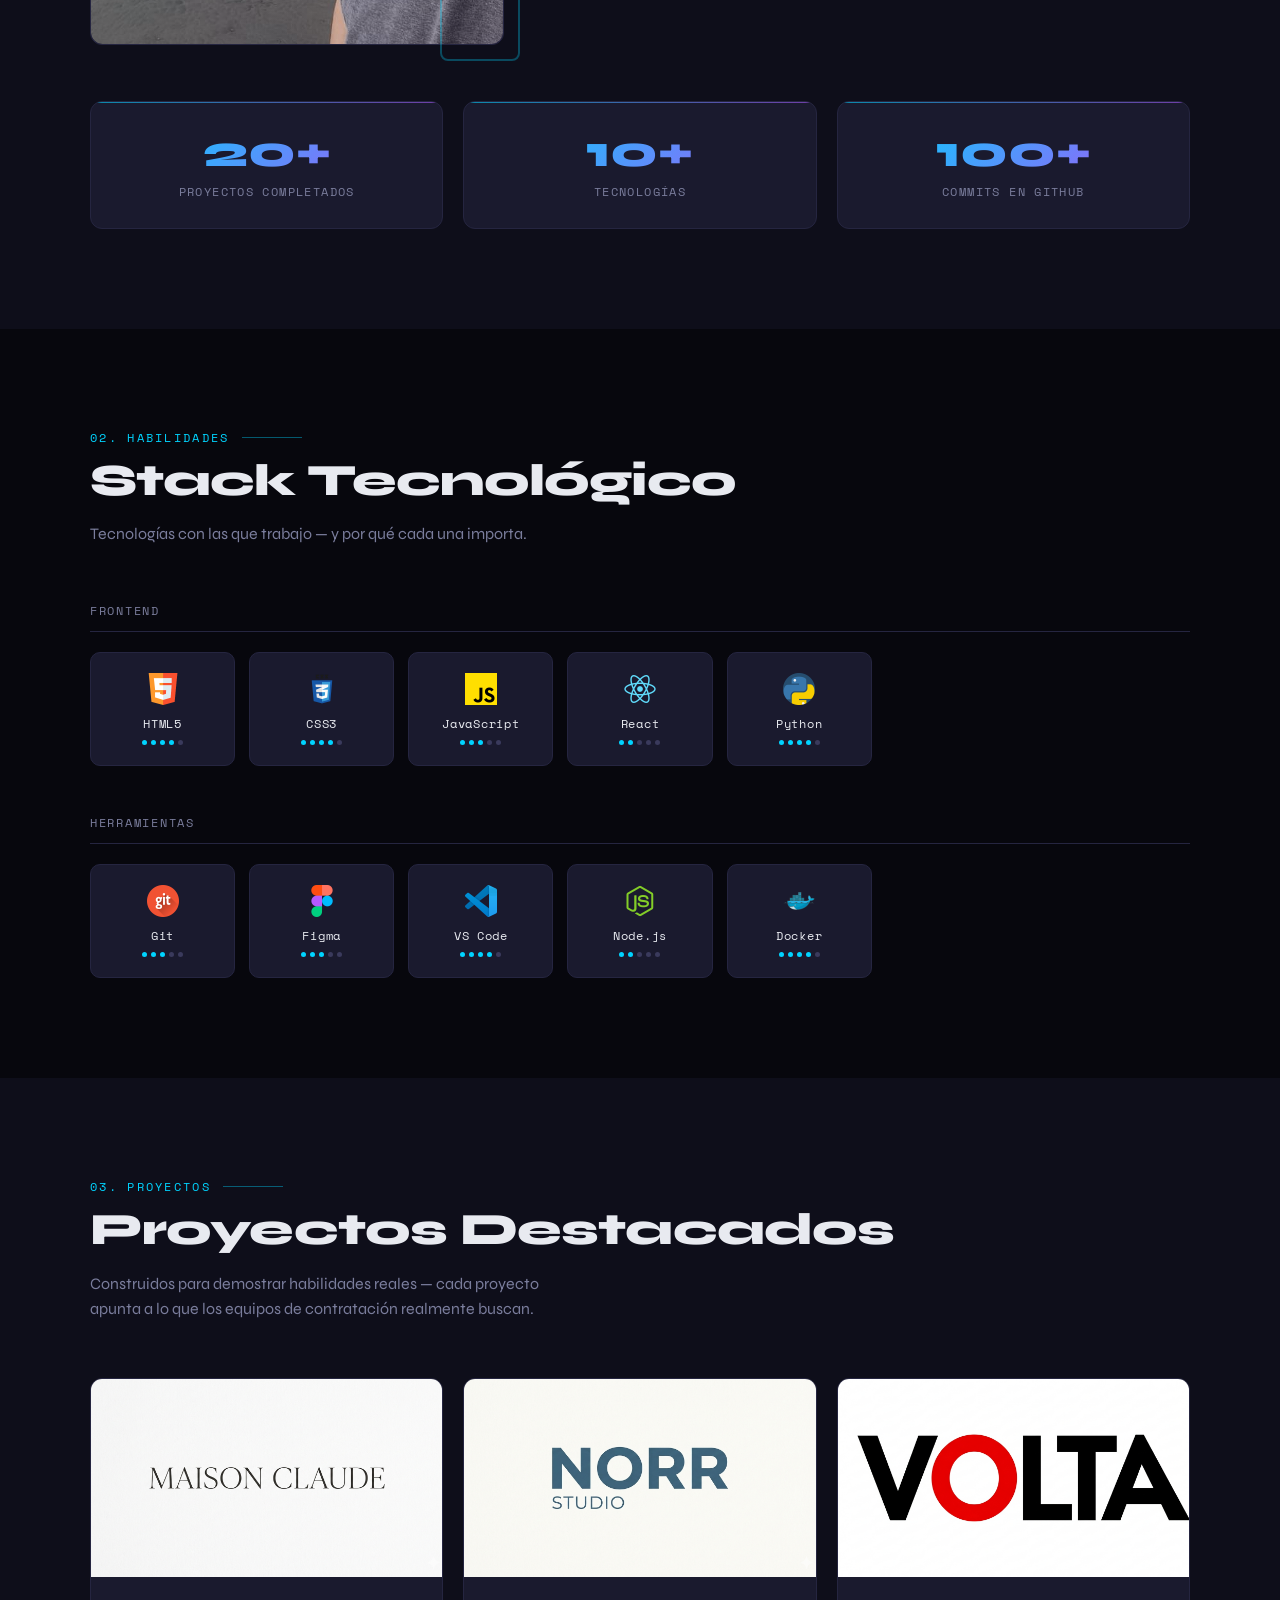
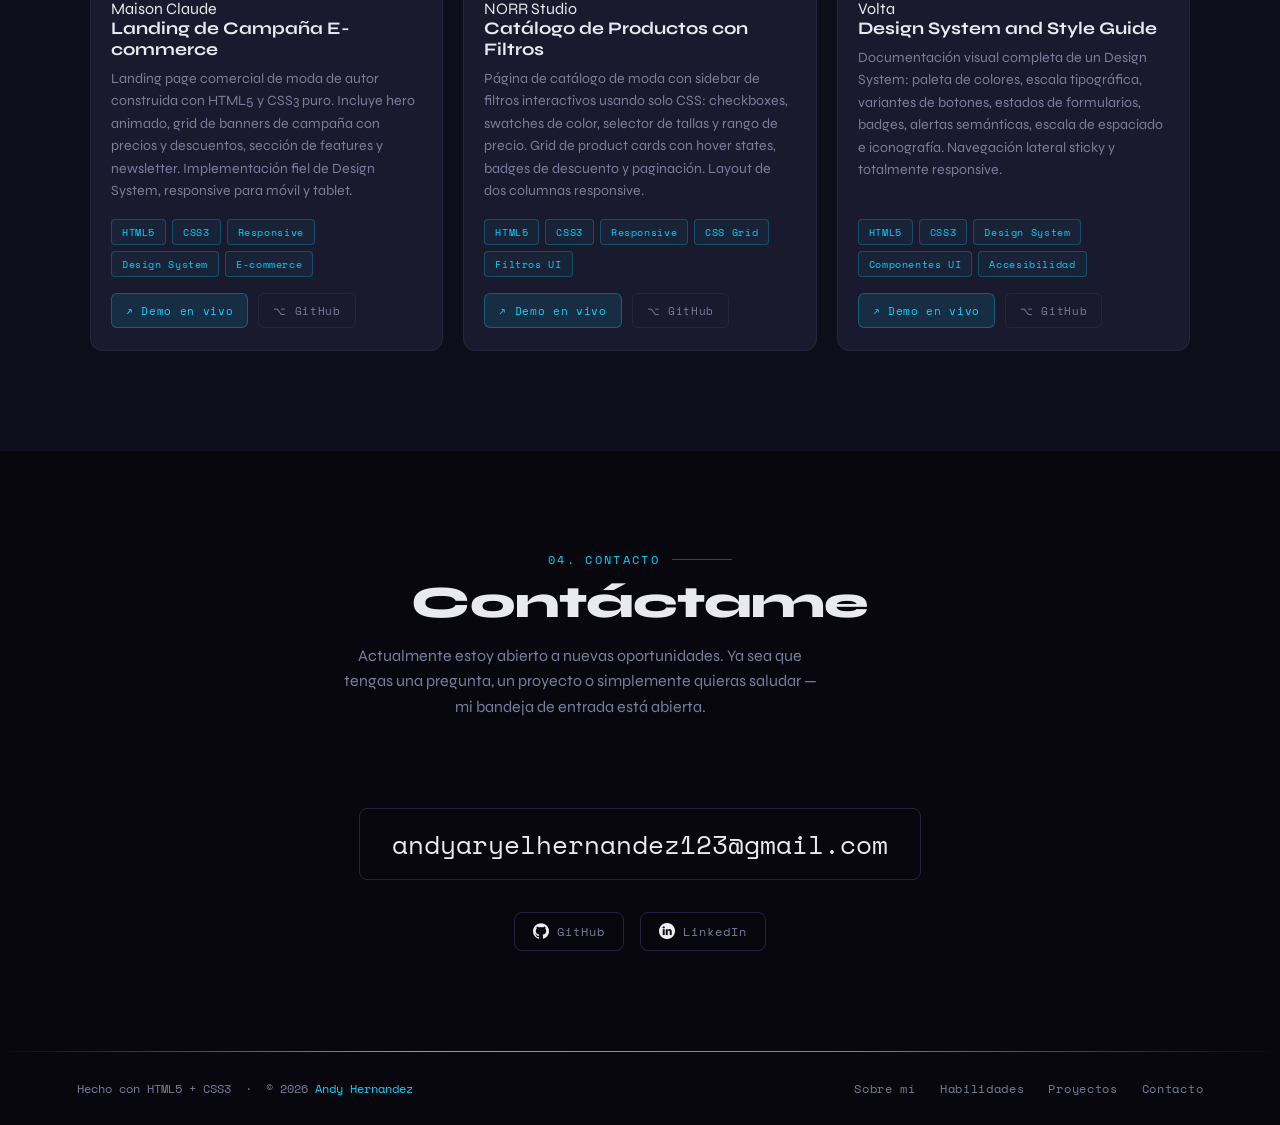
==== commit 0dd90019: "Update index.html" ====
--- a/index.html
+++ b/index.html
@@ -207,34 +207,6 @@
             </div>
           </div>
         </div>
-
-        <div>
-          <p class="skills-cat-label">Aprendiendo</p>
-          <div class="skills-grid">
-            <div class="skill-card">
-              <div class="skill-icon">
-                <img src="assets/icons/TypeScript.png" alt="TypeScript" width="32" height="32" >
-              </div>
-              <div class="skill-name">TypeScript</div>
-              <div class="skill-dots"><span class="on"></span><span></span><span></span><span></span><span></span></div>
-            </div>
-            <div class="skill-card">
-              <div class="skill-icon">
-                <img src="assets/icons/Liquibase.png" alt="Liquid" width="32" height="32" >
-              </div>
-              <div class="skill-name">Liquid</div>
-              <div class="skill-dots"><span class="on"></span><span></span><span></span><span></span><span></span></div>
-            </div>
-            <div class="skill-card">
-              <div class="skill-icon">
-                <img src="assets/icons/Angular.png" alt="Angular" width="32" height="32" >
-              </div>
-              <div class="skill-name">Angular</div>
-              <div class="skill-dots"><span class="on"></span><span></span><span></span><span></span><span></span></div>
-            </div>
-          </div>
-        </div>
-
       </div>
     </div>
   </section>
